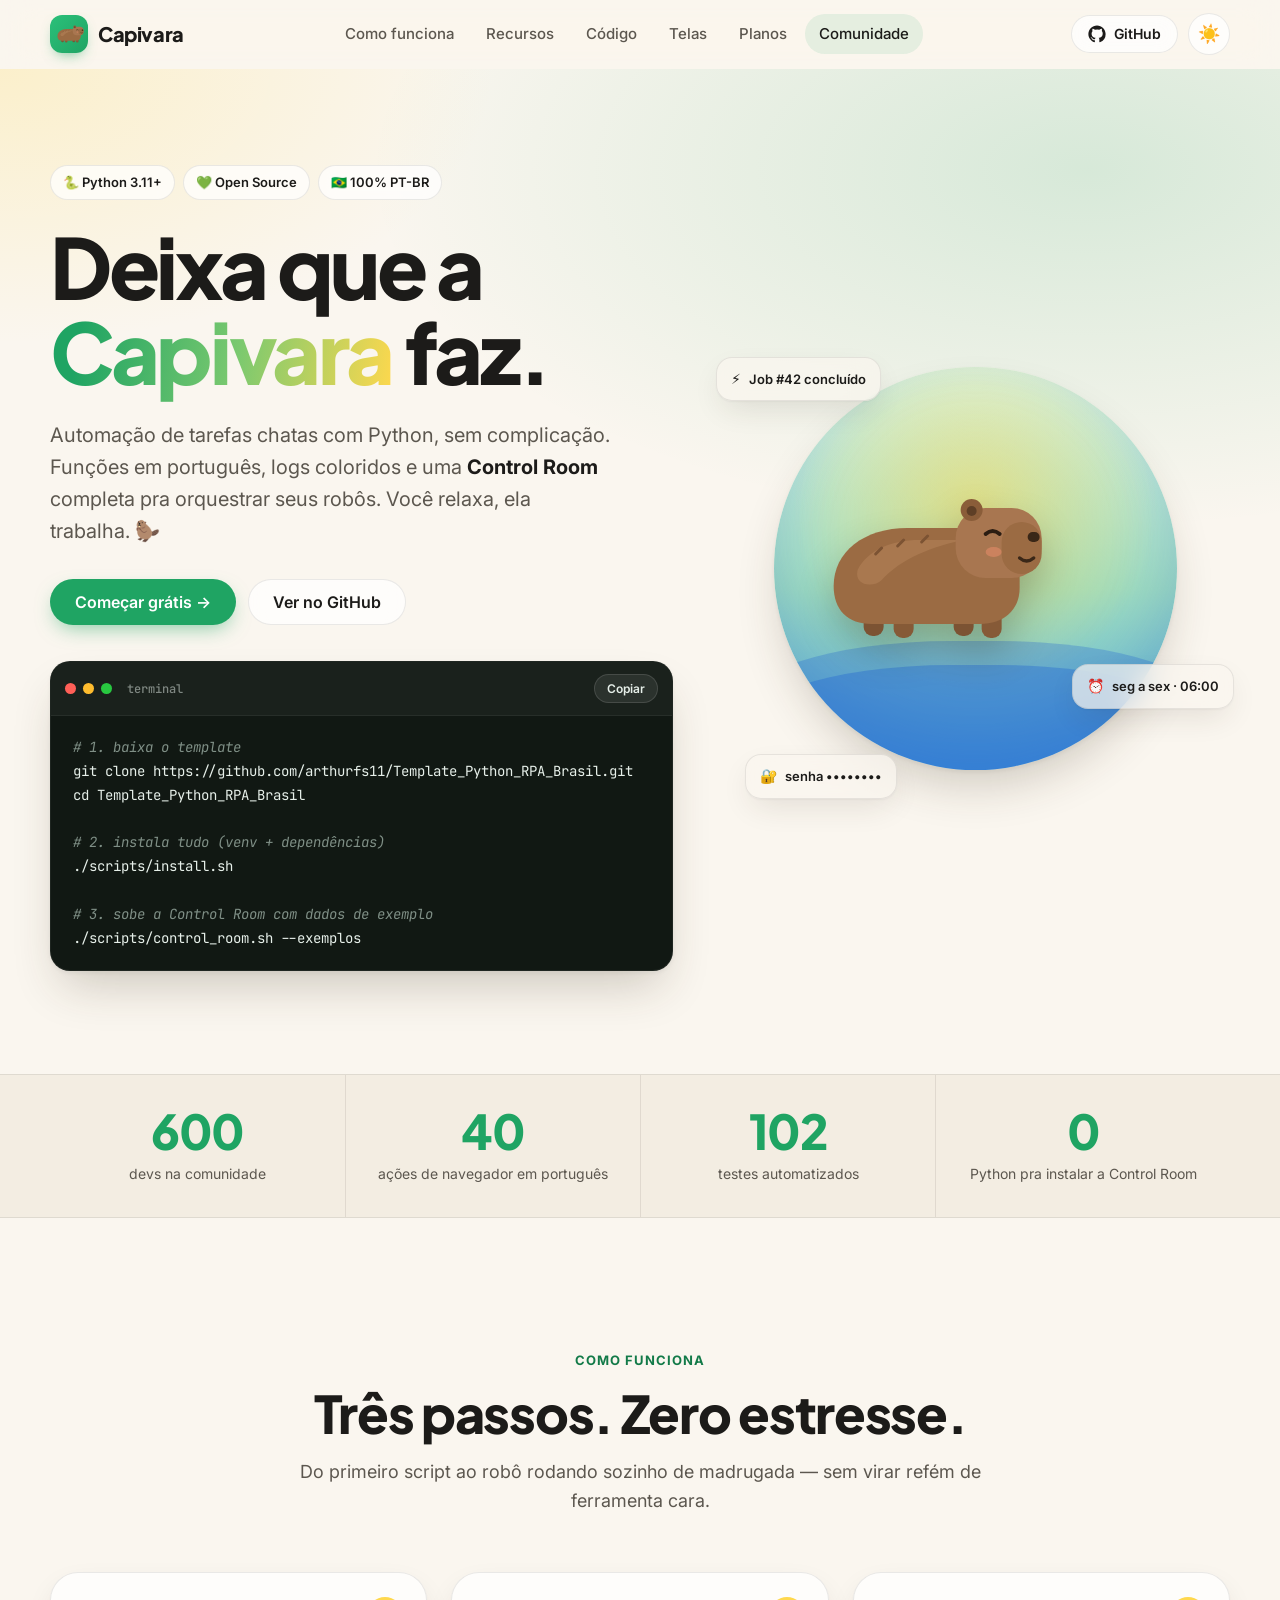
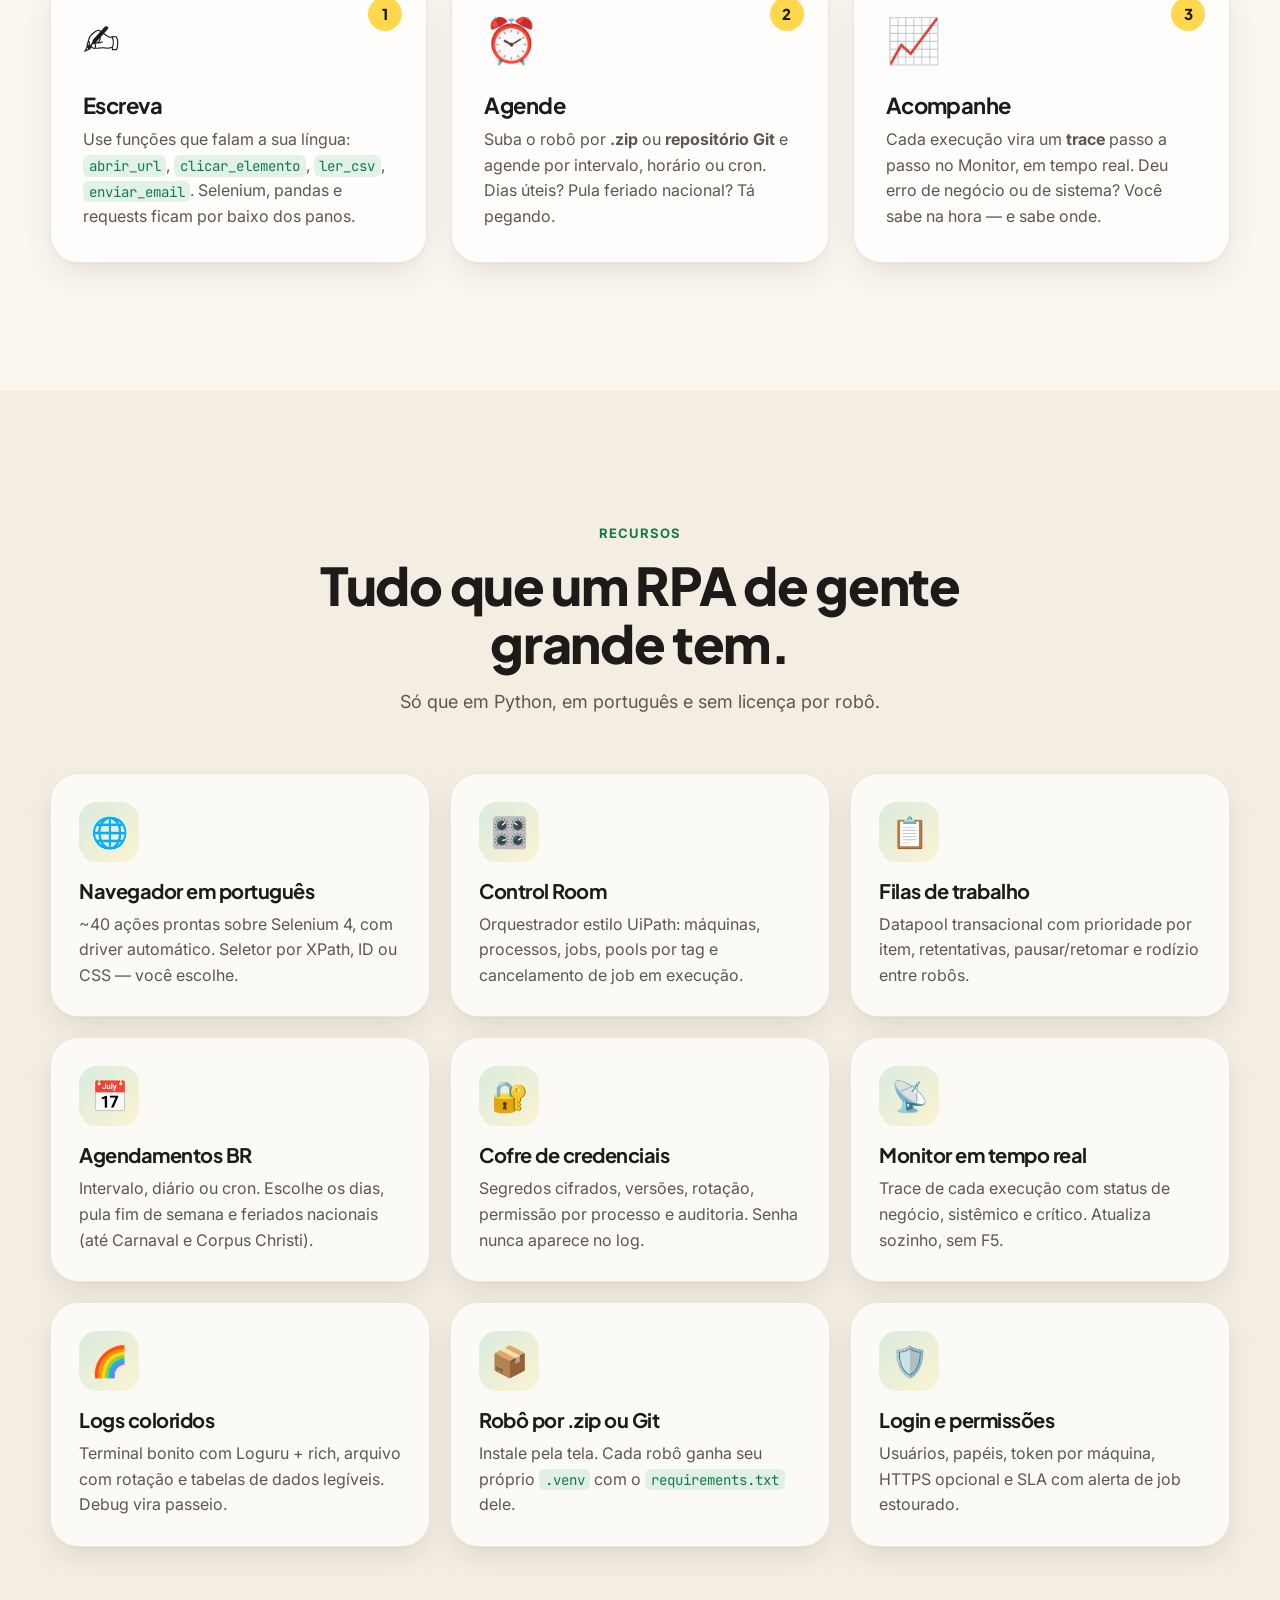
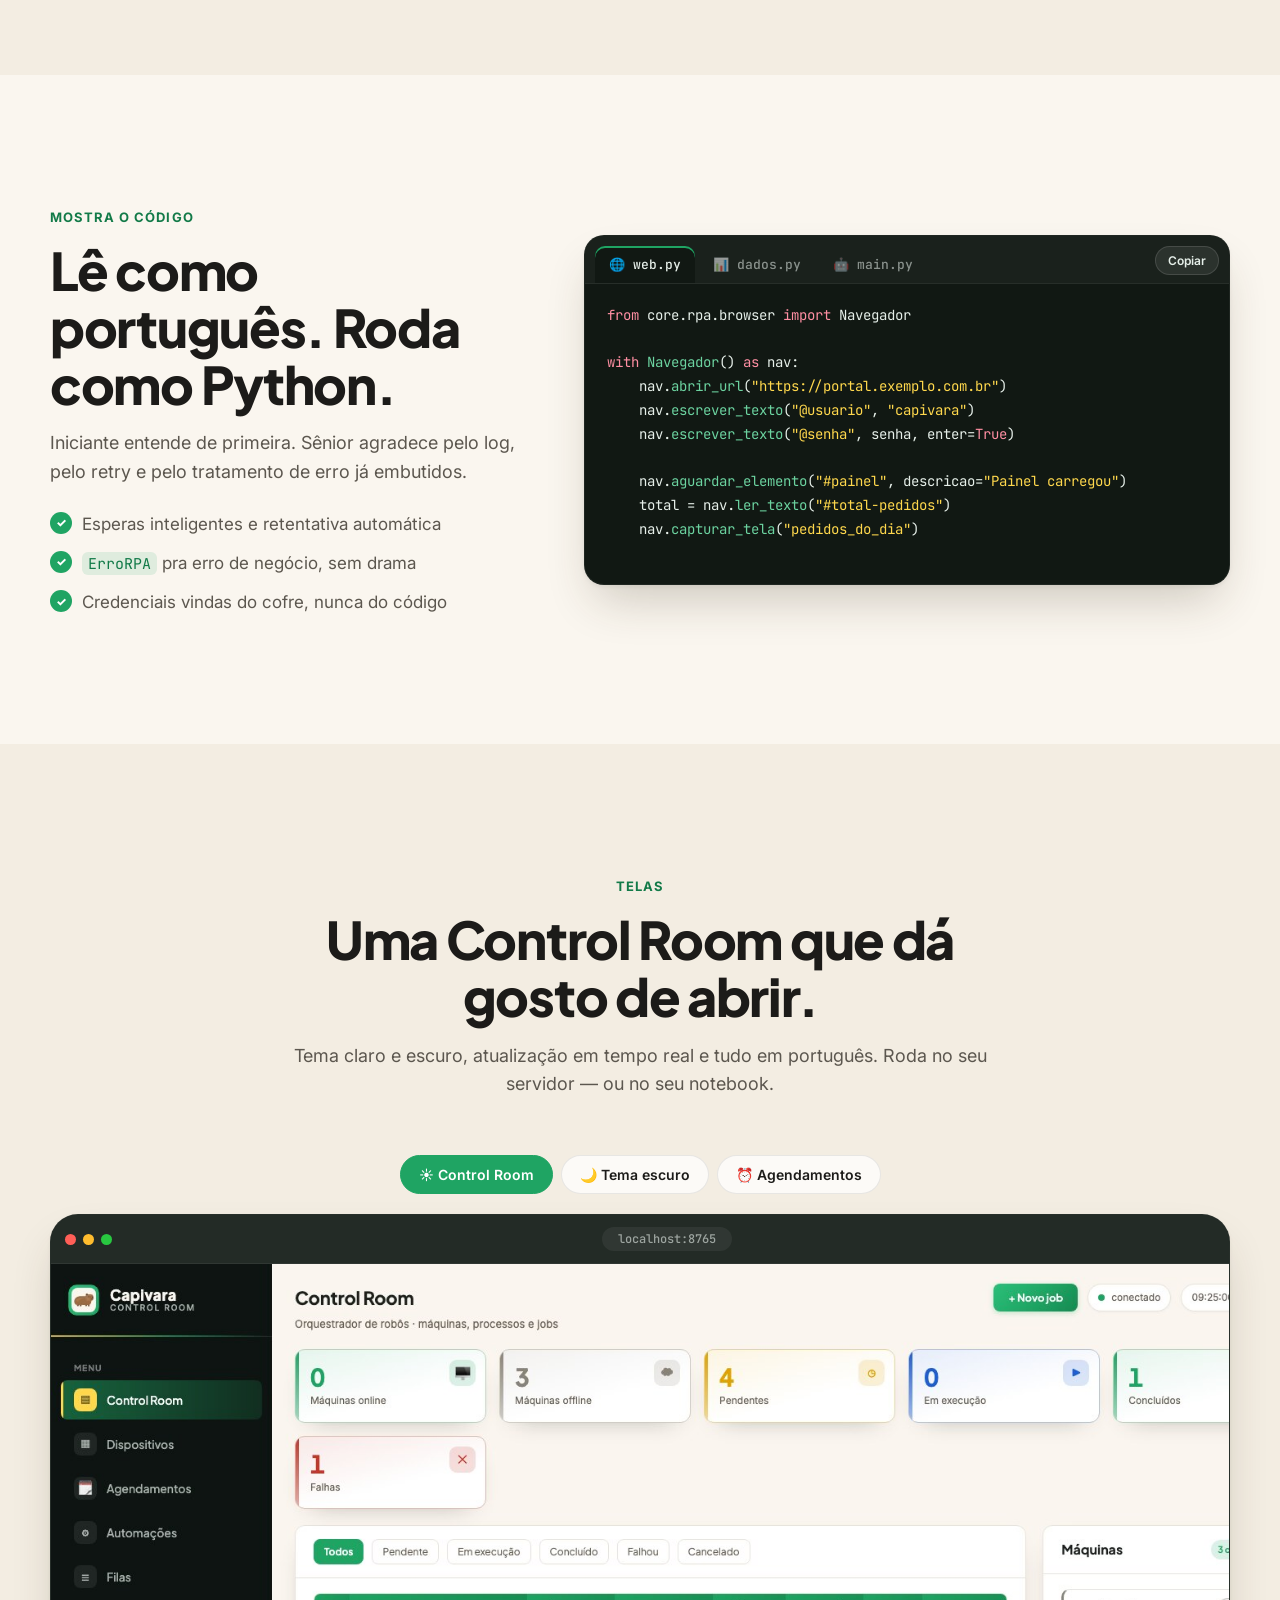
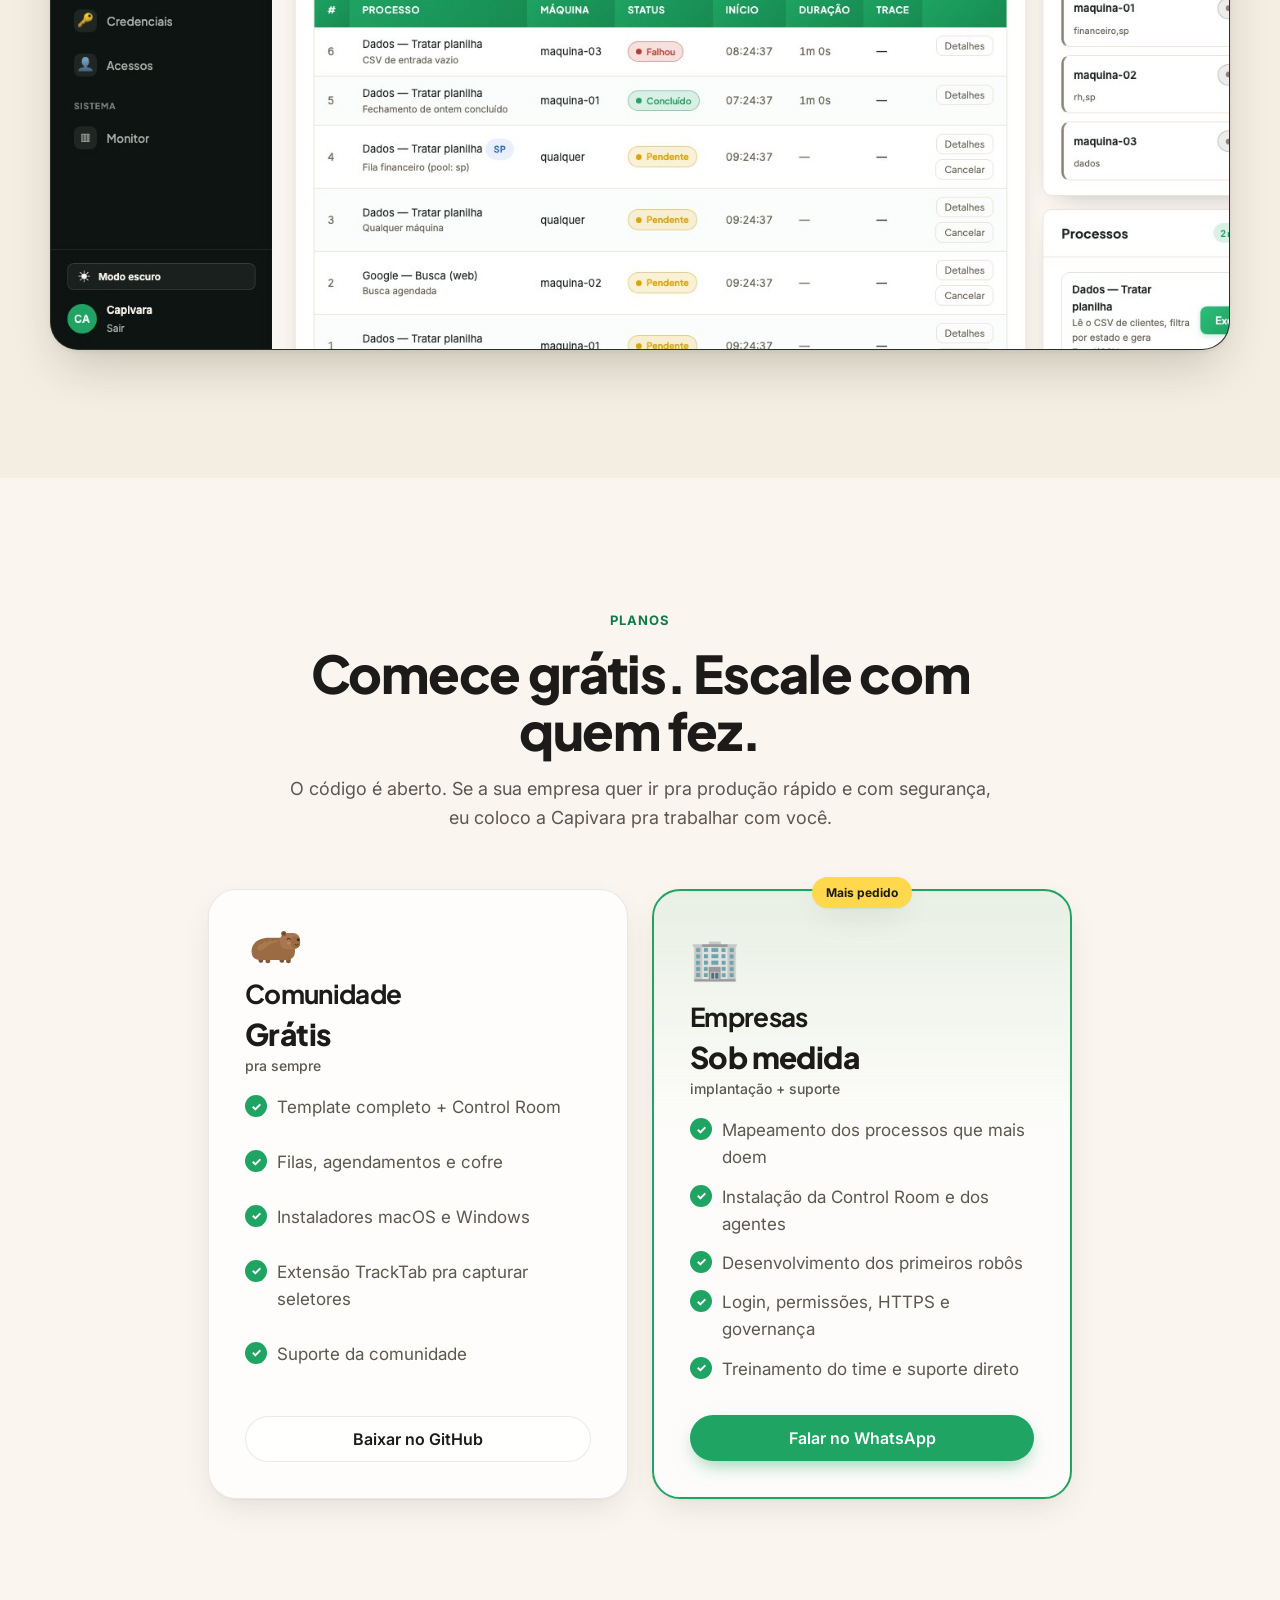
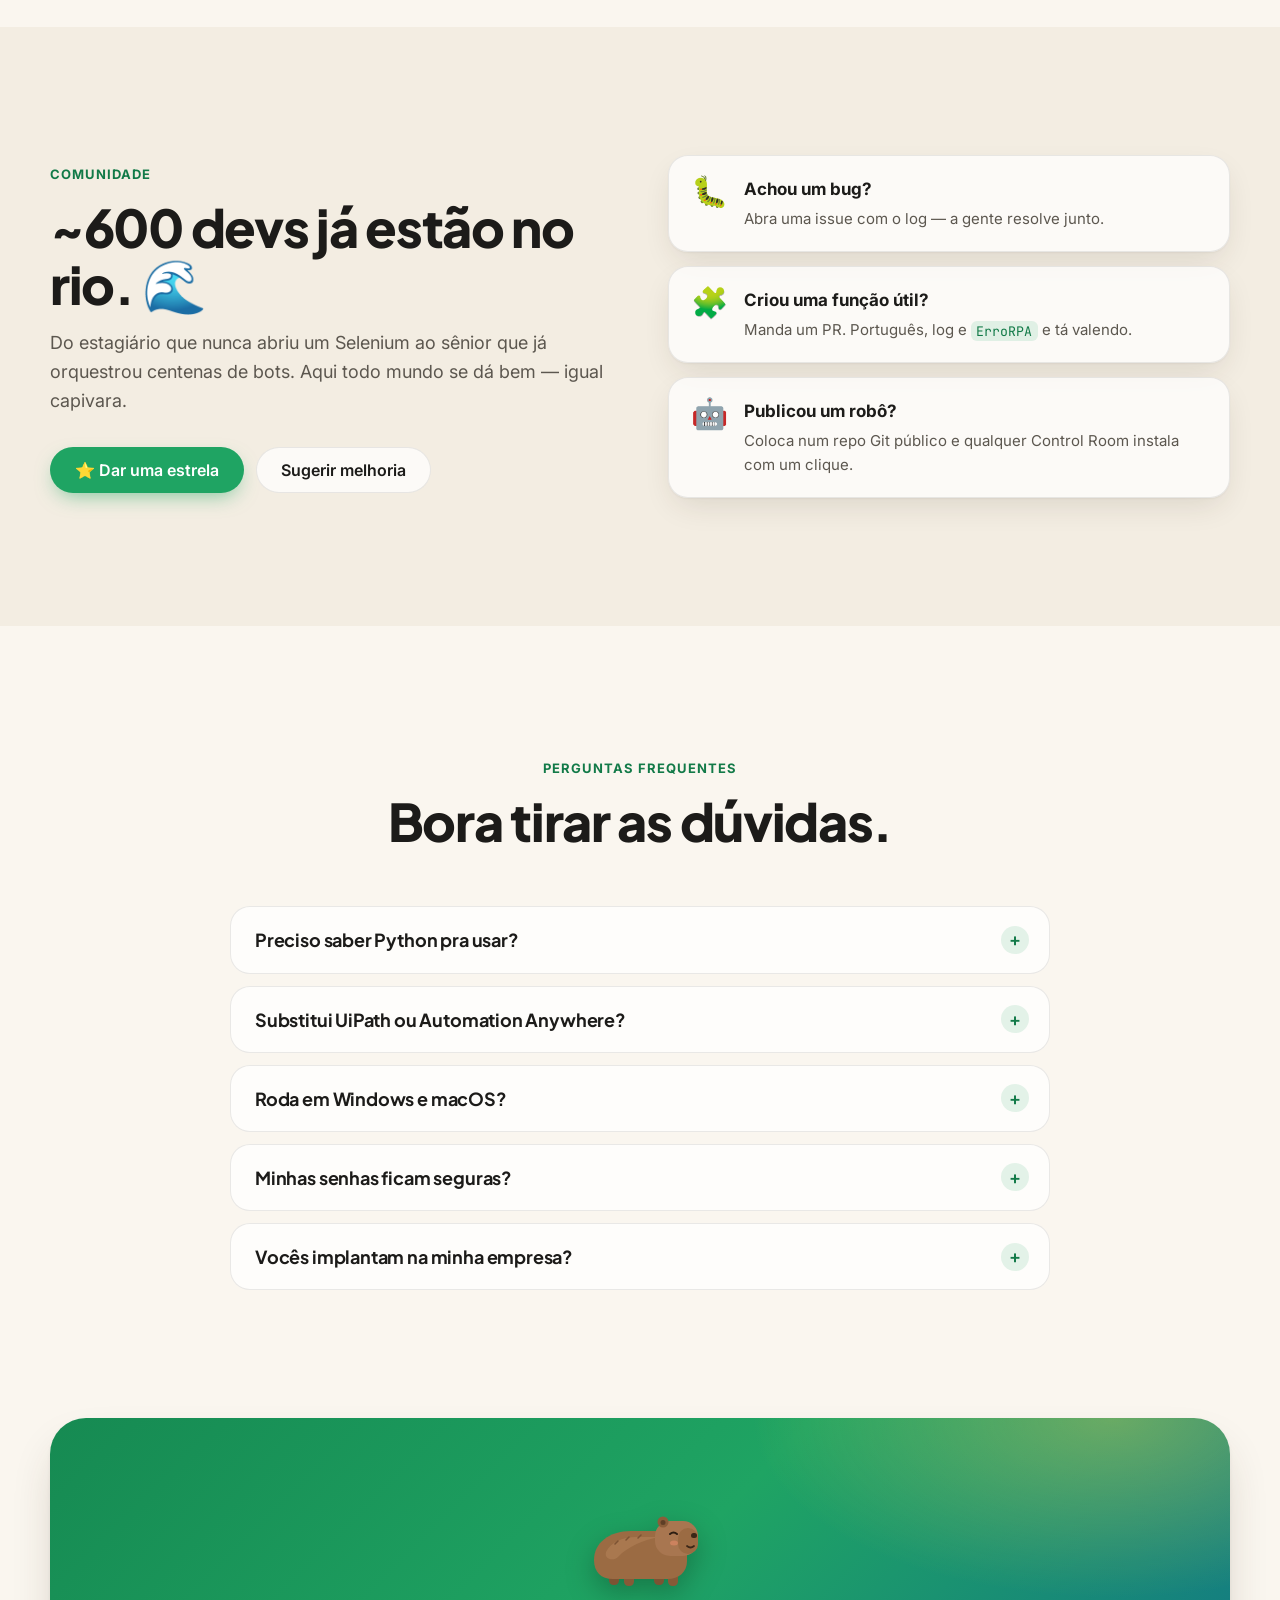
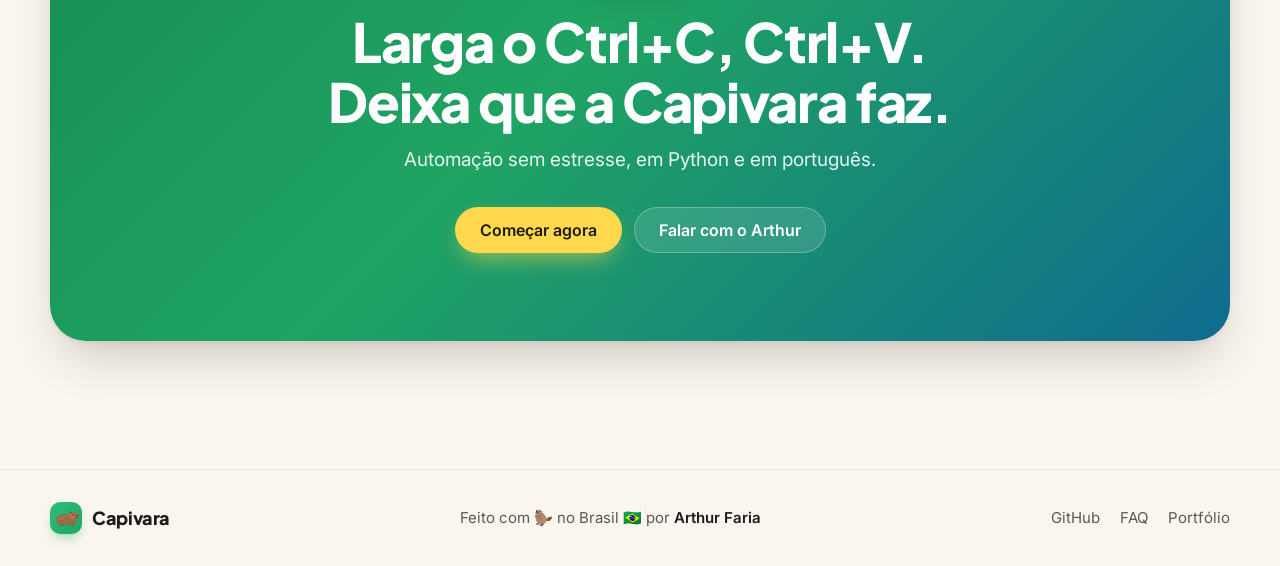
==== landing/capivara/index.html @ 368e9190 "feat: Capivara — RPA em Python 100% em português Template low-code de RPA com Control Room, filas, a" ====
<!doctype html>
<html lang="pt-br">
<head>
<meta charset="utf-8" />
<meta name="viewport" content="width=device-width,initial-scale=1" />
<title>Capivara 🦫 — RPA em Python, 100% em português</title>
<meta name="description" content="Capivara é uma ferramenta low-code de RPA em Python, 100% em português: navegador, planilhas, Control Room, filas, agendamentos com feriados BR e cofre de credenciais. Deixa que a Capivara faz." />
<meta name="theme-color" content="#1FA463" />
<link rel="icon" href="assets/img/favicon.svg" type="image/svg+xml" />

<!-- Open Graph (prévia no WhatsApp/LinkedIn) -->
<meta property="og:type" content="website" />
<meta property="og:title" content="Capivara 🦫 — Deixa que a Capivara faz." />
<meta property="og:description" content="RPA em Python, 100% em português. Robôs, Control Room, filas, agendamentos e cofre de senhas — sem estresse." />
<meta property="og:image" content="assets/img/cr_light.jpg?v=2" />
<link rel="apple-touch-icon" href="assets/img/favicon.svg" />
<meta property="og:locale" content="pt_BR" />

<!-- Tema antes de pintar a tela (evita "piscar" claro → escuro) -->
<script>
  (function () {
    try {
      var salvo = localStorage.getItem("capivara-tema");
      var escuro = salvo ? salvo === "escuro" : window.matchMedia("(prefers-color-scheme: dark)").matches;
      document.documentElement.setAttribute("data-tema", escuro ? "escuro" : "claro");
    } catch (e) {}
  })();
</script>

<link rel="preconnect" href="https://fonts.googleapis.com" />
<link rel="preconnect" href="https://fonts.gstatic.com" crossorigin />
<link rel="stylesheet" href="https://fonts.googleapis.com/css2?family=Inter:wght@400;500;600&family=JetBrains+Mono:wght@400;500&family=Plus+Jakarta+Sans:wght@700;800&display=swap" />
<link rel="stylesheet" href="assets/styles.css" />
<script src="assets/app.js" defer></script>
</head>
<body>
<a class="pular" href="#conteudo">Pular para o conteúdo</a>

<!-- ============================== NAVBAR ============================== -->
<header class="nav" id="topo">
  <div class="nav-dentro container">
    <a class="logo" href="#topo" aria-label="Capivara — início">
      <span class="logo-icone" aria-hidden="true"><img src="assets/img/capivara.svg" alt="" width="30" height="23" /></span>
      <span>Capivara</span>
    </a>

    <nav class="nav-links" id="nav-links" aria-label="Seções">
      <a href="#como-funciona">Como funciona</a>
      <a href="#recursos">Recursos</a>
      <a href="#codigo">Código</a>
      <a href="#telas">Telas</a>
      <a href="#planos">Planos</a>
      <a href="#comunidade">Comunidade</a>
    </nav>

    <div class="nav-acoes">
      <a class="btn btn-sec btn-p esconde-mobile" href="https://github.com/arthurfs11/Template_Python_RPA_Brasil" target="_blank" rel="noopener">
        <svg class="ic" viewBox="0 0 24 24" aria-hidden="true"><path fill="currentColor" d="M12 .5C5.7.5.5 5.7.5 12c0 5.1 3.3 9.4 7.9 10.9.6.1.8-.2.8-.6v-2c-3.2.7-3.9-1.5-3.9-1.5-.5-1.3-1.3-1.7-1.3-1.7-1-.7.1-.7.1-.7 1.2.1 1.8 1.2 1.8 1.2 1 1.8 2.8 1.3 3.5 1 .1-.8.4-1.3.7-1.6-2.6-.3-5.3-1.3-5.3-5.7 0-1.3.5-2.3 1.2-3.1-.1-.3-.5-1.5.1-3.1 0 0 1-.3 3.2 1.2a11 11 0 0 1 5.8 0C17.3 4.7 18.3 5 18.3 5c.6 1.6.2 2.8.1 3.1.8.8 1.2 1.9 1.2 3.1 0 4.4-2.7 5.4-5.3 5.7.4.4.8 1.1.8 2.2v3.2c0 .4.2.7.8.6A11.5 11.5 0 0 0 23.5 12C23.5 5.7 18.3.5 12 .5Z"/></svg>
        GitHub
      </a>
      <button class="btn-tema" id="btn-tema" type="button" aria-label="Alternar tema claro/escuro">
        <span class="tema-sol" aria-hidden="true">☀️</span>
        <span class="tema-lua" aria-hidden="true">🌙</span>
      </button>
      <button class="btn-menu" id="btn-menu" type="button" aria-label="Abrir menu" aria-expanded="false" aria-controls="nav-links">
        <span></span><span></span><span></span>
      </button>
    </div>
  </div>
</header>

<main id="conteudo">

<!-- ============================== HERO ============================== -->
<section class="hero">
  <div class="container hero-grade">
    <div class="hero-texto">
      <div class="badges revelar">
        <span class="badge">🐍 Python 3.11+</span>
        <span class="badge">💚 Open Source</span>
        <span class="badge">🇧🇷 100% PT-BR</span>
      </div>
      <h1 class="revelar">Deixa que a<br /><span class="destaque">Capivara</span> faz.</h1>
      <p class="sub revelar">
        Automação de tarefas chatas com Python, sem complicação. Funções em português,
        logs coloridos e uma <strong>Control Room</strong> completa pra orquestrar seus robôs.
        Você relaxa, ela trabalha. 🦫
      </p>
      <div class="hero-ctas revelar">
        <a class="btn btn-pri" href="#comecar">Começar grátis →</a>
        <a class="btn btn-sec" href="https://github.com/arthurfs11/Template_Python_RPA_Brasil" target="_blank" rel="noopener">Ver no GitHub</a>
      </div>

      <div class="terminal revelar" id="comecar">
        <div class="terminal-topo">
          <span class="bolinha v"></span><span class="bolinha a"></span><span class="bolinha g"></span>
          <span class="terminal-titulo">terminal</span>
          <button class="copiar" type="button" data-copiar="#cmd-instalar">Copiar</button>
        </div>
<pre id="cmd-instalar"><code class="sh"><span class="tk-com"># 1. baixa o template</span>
git clone https://github.com/arthurfs11/Template_Python_RPA_Brasil.git
cd Template_Python_RPA_Brasil

<span class="tk-com"># 2. instala tudo (venv + dependências)</span>
./scripts/install.sh

<span class="tk-com"># 3. sobe a Control Room com dados de exemplo</span>
./scripts/control_room.sh --exemplos</code></pre>
      </div>
    </div>

    <div class="hero-mascote" aria-hidden="true">
      <div class="lago">
        <div class="onda o1"></div>
        <div class="onda o2"></div>
        <button class="capivara" id="capivara" type="button" tabindex="-1" title="psiu… clica aqui"><img src="assets/img/capivara.svg" alt="" width="240" height="180" /><span class="patinho" id="patinho">🦆</span></button>
      </div>
      <div class="flutuante f1">⚡ <span>Job #42 concluído</span></div>
      <div class="flutuante f2">⏰ <span>seg a sex · 06:00</span></div>
      <div class="flutuante f3">🔐 <span>senha ••••••••</span></div>
    </div>
  </div>
</section>

<!-- ============================== NÚMEROS ============================== -->
<section class="numeros" aria-label="Números do projeto">
  <div class="container numeros-grade">
    <div class="numero revelar"><strong data-contar="600">600</strong><span>devs na comunidade</span></div>
    <div class="numero revelar"><strong data-contar="40">40</strong><span>ações de navegador em português</span></div>
    <div class="numero revelar"><strong data-contar="102">102</strong><span>testes automatizados</span></div>
    <div class="numero revelar"><strong>0</strong><span>Python pra instalar a Control Room</span></div>
  </div>
</section>

<!-- ============================== COMO FUNCIONA ============================== -->
<section class="secao" id="como-funciona">
  <div class="container">
    <header class="secao-cab revelar">
      <span class="sobretitulo">Como funciona</span>
      <h2>Três passos. Zero estresse.</h2>
      <p>Do primeiro script ao robô rodando sozinho de madrugada — sem virar refém de ferramenta cara.</p>
    </header>

    <ol class="passos">
      <li class="passo revelar">
        <span class="passo-emoji" aria-hidden="true">✍️</span>
        <span class="passo-num">1</span>
        <h3>Escreva</h3>
        <p>Use funções que falam a sua língua: <code>abrir_url</code>, <code>clicar_elemento</code>, <code>ler_csv</code>, <code>enviar_email</code>. Selenium, pandas e requests ficam por baixo dos panos.</p>
      </li>
      <li class="passo revelar">
        <span class="passo-emoji" aria-hidden="true">⏰</span>
        <span class="passo-num">2</span>
        <h3>Agende</h3>
        <p>Suba o robô por <strong>.zip</strong> ou <strong>repositório Git</strong> e agende por intervalo, horário ou cron. Dias úteis? Pula feriado nacional? Tá pegando.</p>
      </li>
      <li class="passo revelar">
        <span class="passo-emoji" aria-hidden="true">📈</span>
        <span class="passo-num">3</span>
        <h3>Acompanhe</h3>
        <p>Cada execução vira um <strong>trace</strong> passo a passo no Monitor, em tempo real. Deu erro de negócio ou de sistema? Você sabe na hora — e sabe onde.</p>
      </li>
    </ol>
  </div>
</section>

<!-- ============================== RECURSOS ============================== -->
<section class="secao secao-alt" id="recursos">
  <div class="container">
    <header class="secao-cab revelar">
      <span class="sobretitulo">Recursos</span>
      <h2>Tudo que um RPA de gente grande tem.</h2>
      <p>Só que em Python, em português e sem licença por robô.</p>
    </header>

    <div class="cards">
      <article class="card revelar">
        <span class="card-emoji" aria-hidden="true">🌐</span>
        <h3>Navegador em português</h3>
        <p>~40 ações prontas sobre Selenium 4, com driver automático. Seletor por XPath, ID ou CSS — você escolhe.</p>
      </article>
      <article class="card revelar">
        <span class="card-emoji" aria-hidden="true">🎛️</span>
        <h3>Control Room</h3>
        <p>Orquestrador estilo UiPath: máquinas, processos, jobs, pools por tag e cancelamento de job em execução.</p>
      </article>
      <article class="card revelar">
        <span class="card-emoji" aria-hidden="true">📋</span>
        <h3>Filas de trabalho</h3>
        <p>Datapool transacional com prioridade por item, retentativas, pausar/retomar e rodízio entre robôs.</p>
      </article>
      <article class="card revelar">
        <span class="card-emoji" aria-hidden="true">📅</span>
        <h3>Agendamentos BR</h3>
        <p>Intervalo, diário ou cron. Escolhe os dias, pula fim de semana e feriados nacionais (até Carnaval e Corpus Christi).</p>
      </article>
      <article class="card revelar">
        <span class="card-emoji" aria-hidden="true">🔐</span>
        <h3>Cofre de credenciais</h3>
        <p>Segredos cifrados, versões, rotação, permissão por processo e auditoria. Senha nunca aparece no log.</p>
      </article>
      <article class="card revelar">
        <span class="card-emoji" aria-hidden="true">📡</span>
        <h3>Monitor em tempo real</h3>
        <p>Trace de cada execução com status de negócio, sistêmico e crítico. Atualiza sozinho, sem F5.</p>
      </article>
      <article class="card revelar">
        <span class="card-emoji" aria-hidden="true">🌈</span>
        <h3>Logs coloridos</h3>
        <p>Terminal bonito com Loguru + rich, arquivo com rotação e tabelas de dados legíveis. Debug vira passeio.</p>
      </article>
      <article class="card revelar">
        <span class="card-emoji" aria-hidden="true">📦</span>
        <h3>Robô por .zip ou Git</h3>
        <p>Instale pela tela. Cada robô ganha seu próprio <code>.venv</code> com o <code>requirements.txt</code> dele.</p>
      </article>
      <article class="card revelar">
        <span class="card-emoji" aria-hidden="true">🛡️</span>
        <h3>Login e permissões</h3>
        <p>Usuários, papéis, token por máquina, HTTPS opcional e SLA com alerta de job estourado.</p>
      </article>
    </div>
  </div>
</section>

<!-- ============================== CÓDIGO ============================== -->
<section class="secao" id="codigo">
  <div class="container codigo-grade">
    <header class="secao-cab secao-cab-esq revelar">
      <span class="sobretitulo">Mostra o código</span>
      <h2>Lê como português. Roda como Python.</h2>
      <p>Iniciante entende de primeira. Sênior agradece pelo log, pelo retry e pelo tratamento de erro já embutidos.</p>
      <ul class="lista-check">
        <li>Esperas inteligentes e retentativa automática</li>
        <li><code>ErroRPA</code> pra erro de negócio, sem drama</li>
        <li>Credenciais vindas do cofre, nunca do código</li>
      </ul>
    </header>

    <div class="editor revelar">
      <div class="abas" role="tablist" aria-label="Exemplos de código">
        <button role="tab" id="aba-web" aria-selected="true" aria-controls="painel-web" class="aba ativa">🌐 web.py</button>
        <button role="tab" id="aba-dados" aria-selected="false" aria-controls="painel-dados" class="aba" tabindex="-1">📊 dados.py</button>
        <button role="tab" id="aba-robo" aria-selected="false" aria-controls="painel-robo" class="aba" tabindex="-1">🤖 main.py</button>
        <button class="copiar copiar-editor" type="button" data-copiar-ativo>Copiar</button>
      </div>

<pre role="tabpanel" id="painel-web" aria-labelledby="aba-web" class="painel ativo"><code class="py">from core.rpa.browser import Navegador

with Navegador() as nav:
    nav.abrir_url("https://portal.exemplo.com.br")
    nav.escrever_texto("@usuario", "capivara")
    nav.escrever_texto("@senha", senha, enter=True)

    nav.aguardar_elemento("#painel", descricao="Painel carregou")
    total = nav.ler_texto("#total-pedidos")
    nav.capturar_tela("pedidos_do_dia")</code></pre>

<pre role="tabpanel" id="painel-dados" aria-labelledby="aba-dados" class="painel" hidden><code class="py">from core.rpa.dados import ler_csv, filtrar_linhas, escrever_planilha
from core.rpa.email import enviar_email

clientes = ler_csv("data/input/clientes.csv")
sp = filtrar_linhas(clientes, "estado == 'SP'")

relatorio = escrever_planilha(
    {"Todos": clientes, "Somente_SP": sp},
    "data/output/relatorio.xlsx",
)
enviar_email("time@empresa.com.br", "Relatório do dia 🦫", anexos=[relatorio])</code></pre>

<pre role="tabpanel" id="painel-robo" aria-labelledby="aba-robo" class="painel" hidden><code class="py"># Robô publicado na Control Room (.zip ou Git)
from core.tratador import ErroRPA


def rodar(navegador=None, agente=None, item=None):
    cred = agente.credencial("portal")  # {"usuario": ..., "senha": ...}

    if item["dados"]["cpf"] == "":
        raise ErroRPA("Item sem CPF — volta pra fila")

    navegador.abrir_url("https://portal.exemplo.com.br")
    return True</code></pre>
    </div>
  </div>
</section>

<!-- ============================== TELAS ============================== -->
<section class="secao secao-alt" id="telas">
  <div class="container">
    <header class="secao-cab revelar">
      <span class="sobretitulo">Telas</span>
      <h2>Uma Control Room que dá gosto de abrir.</h2>
      <p>Tema claro e escuro, atualização em tempo real e tudo em português. Roda no seu servidor — ou no seu notebook.</p>
    </header>

    <div class="telas revelar">
      <div class="telas-abas" role="tablist" aria-label="Escolha a tela">
        <button role="tab" class="chip ativo" aria-selected="true" data-tela="assets/img/cr_light.jpg?v=2" data-alt="Control Room no tema claro: máquinas online, jobs e processos">☀️ Control Room</button>
        <button role="tab" class="chip" aria-selected="false" data-tela="assets/img/cr_dark.jpg?v=2" data-alt="Control Room no tema escuro">🌙 Tema escuro</button>
        <button role="tab" class="chip" aria-selected="false" data-tela="assets/img/agenda.jpg?v=2" data-alt="Tela de agendamentos com dias da semana e próximos disparos">⏰ Agendamentos</button>
      </div>
      <figure class="janela">
        <div class="janela-topo" aria-hidden="true">
          <span class="bolinha v"></span><span class="bolinha a"></span><span class="bolinha g"></span>
          <span class="janela-url">localhost:8765</span>
        </div>
        <img id="tela-img" src="assets/img/cr_light.jpg?v=2" width="1440" height="837" loading="lazy" alt="Control Room no tema claro: máquinas online, jobs e processos" />
      </figure>
    </div>
  </div>
</section>

<!-- ============================== PLANOS ============================== -->
<section class="secao" id="planos">
  <div class="container">
    <header class="secao-cab revelar">
      <span class="sobretitulo">Planos</span>
      <h2>Comece grátis. Escale com quem fez.</h2>
      <p>O código é aberto. Se a sua empresa quer ir pra produção rápido e com segurança, eu coloco a Capivara pra trabalhar com você.</p>
    </header>

    <div class="planos">
      <article class="plano revelar">
        <img class="plano-emoji plano-img" src="assets/img/capivara.svg" alt="" width="64" height="48" />
        <h3>Comunidade</h3>
        <p class="preco">Grátis <span>pra sempre</span></p>
        <ul class="lista-check">
          <li>Template completo + Control Room</li>
          <li>Filas, agendamentos e cofre</li>
          <li>Instaladores macOS e Windows</li>
          <li>Extensão TrackTab pra capturar seletores</li>
          <li>Suporte da comunidade</li>
        </ul>
        <a class="btn btn-sec btn-cheio" href="https://github.com/arthurfs11/Template_Python_RPA_Brasil" target="_blank" rel="noopener">Baixar no GitHub</a>
      </article>

      <article class="plano plano-destaque revelar">
        <span class="selo">Mais pedido</span>
        <span class="plano-emoji" aria-hidden="true">🏢</span>
        <h3>Empresas</h3>
        <p class="preco">Sob medida <span>implantação + suporte</span></p>
        <ul class="lista-check">
          <li>Mapeamento dos processos que mais doem</li>
          <li>Instalação da Control Room e dos agentes</li>
          <li>Desenvolvimento dos primeiros robôs</li>
          <li>Login, permissões, HTTPS e governança</li>
          <li>Treinamento do time e suporte direto</li>
        </ul>
        <a class="btn btn-pri btn-cheio" href="https://wa.me/5511991073150?text=Oi%20Arthur!%20Quero%20implantar%20a%20Capivara%20(RPA%20em%20Python)%20na%20minha%20empresa%20%F0%9F%A6%AB" target="_blank" rel="noopener">Falar no WhatsApp</a>
      </article>
    </div>
  </div>
</section>

<!-- ============================== COMUNIDADE ============================== -->
<section class="secao secao-alt" id="comunidade">
  <div class="container comunidade">
    <div class="comunidade-texto revelar">
      <span class="sobretitulo">Comunidade</span>
      <h2>~600 devs já estão no rio. 🌊</h2>
      <p>Do estagiário que nunca abriu um Selenium ao sênior que já orquestrou centenas de bots. Aqui todo mundo se dá bem — igual capivara.</p>
      <div class="hero-ctas">
        <a class="btn btn-pri" href="https://github.com/arthurfs11/Template_Python_RPA_Brasil" target="_blank" rel="noopener">⭐ Dar uma estrela</a>
        <a class="btn btn-sec" href="https://github.com/arthurfs11/Template_Python_RPA_Brasil/issues" target="_blank" rel="noopener">Sugerir melhoria</a>
      </div>
    </div>
    <ul class="contribuir revelar">
      <li><span aria-hidden="true">🐛</span><div><strong>Achou um bug?</strong><p>Abra uma issue com o log — a gente resolve junto.</p></div></li>
      <li><span aria-hidden="true">🧩</span><div><strong>Criou uma função útil?</strong><p>Manda um PR. Português, log e <code>ErroRPA</code> e tá valendo.</p></div></li>
      <li><span aria-hidden="true">🤖</span><div><strong>Publicou um robô?</strong><p>Coloca num repo Git público e qualquer Control Room instala com um clique.</p></div></li>
    </ul>
  </div>
</section>

<!-- ============================== FAQ ============================== -->
<section class="secao" id="faq">
  <div class="container estreito">
    <header class="secao-cab revelar">
      <span class="sobretitulo">Perguntas frequentes</span>
      <h2>Bora tirar as dúvidas.</h2>
    </header>

    <div class="faq">
      <details class="revelar">
        <summary>Preciso saber Python pra usar?</summary>
        <p>O básico ajuda, mas as funções foram feitas pra ler como português. Se você entende <code>nav.clicar_elemento("#entrar")</code>, já dá pra começar. O template vem com exemplos e um guia passo a passo.</p>
      </details>
      <details class="revelar">
        <summary>Substitui UiPath ou Automation Anywhere?</summary>
        <p>Pra boa parte dos processos, sim: tem Control Room, agentes, filas, agendamentos e cofre de credenciais. A diferença é que é código aberto, em Python, sem licença por robô — e você tem controle total.</p>
      </details>
      <details class="revelar">
        <summary>Roda em Windows e macOS?</summary>
        <p>Sim. Os robôs rodam onde tiver Python 3.11+ e Chrome. A Control Room e o agente também têm instaladores prontos (sem exigir Python) para Windows e macOS, e há Dockerfile pra servidor.</p>
      </details>
      <details class="revelar">
        <summary>Minhas senhas ficam seguras?</summary>
        <p>Ficam cifradas no cofre (Fernet), com versões, rotação, permissão por processo e trilha de auditoria. Os logs mascaram senhas e tokens automaticamente.</p>
      </details>
      <details class="revelar">
        <summary>Vocês implantam na minha empresa?</summary>
        <p>Sim! Faço o mapeamento, a instalação, os primeiros robôs e o treinamento do time. É só chamar no WhatsApp pelo botão do plano Empresas.</p>
      </details>
    </div>
  </div>
</section>

<!-- ============================== CTA FINAL ============================== -->
<section class="cta-final">
  <div class="container cta-caixa revelar">
    <img class="cta-emoji" src="assets/img/capivara.svg" alt="" width="120" height="90" />
    <h2>Larga o Ctrl+C, Ctrl+V.<br />Deixa que a Capivara faz.</h2>
    <p>Automação sem estresse, em Python e em português.</p>
    <div class="hero-ctas centro">
      <a class="btn btn-amarelo" href="#comecar">Começar agora</a>
      <a class="btn btn-vidro" href="https://wa.me/5511991073150?text=Oi%20Arthur!%20Quero%20saber%20mais%20sobre%20a%20Capivara%20%F0%9F%A6%AB" target="_blank" rel="noopener">Falar com o Arthur</a>
    </div>
  </div>
</section>

</main>

<!-- ============================== FOOTER ============================== -->
<footer class="rodape">
  <div class="container rodape-dentro">
    <a class="logo" href="#topo"><span class="logo-icone" aria-hidden="true"><img src="assets/img/capivara.svg" alt="" width="30" height="23" /></span><span>Capivara</span></a>
    <p>Feito com 🦫 no Brasil 🇧🇷 por <a href="https://arthurfaria.tech" target="_blank" rel="noopener">Arthur Faria</a></p>
    <nav aria-label="Links do rodapé">
      <a href="https://github.com/arthurfs11/Template_Python_RPA_Brasil" target="_blank" rel="noopener">GitHub</a>
      <a href="#faq">FAQ</a>
      <a href="https://arthurfaria.tech" target="_blank" rel="noopener">Portfólio</a>
    </nav>
  </div>
</footer>
</body>
</html>
---- landing/capivara/assets/styles.css ----
/* =====================================================================
   Capivara 🦫 — landing page
   Tokens de design em variáveis CSS. Tema claro/escuro via [data-tema].
   ===================================================================== */

:root {
  /* paleta da marca */
  --marrom: #9b6b43;
  --verde: #1fa463;
  --verde-forte: #168a52;
  --amarelo: #ffd84d;
  --azul: #1f5fd1;
  --vermelho: #e5484d;

  /* tema claro (padrão) */
  --fundo: #faf6ef;
  --fundo-alt: #f3ede2;
  --superficie: rgba(255, 255, 255, 0.72);
  --superficie-solida: #ffffff;
  --texto: #1c1b19;
  --texto-suave: #5c574f;
  --borda: rgba(28, 27, 25, 0.09);
  --vidro: rgba(250, 246, 239, 0.72);
  --sombra: 0 1px 2px rgba(28, 27, 25, 0.04), 0 12px 32px -8px rgba(60, 45, 25, 0.14);
  --sombra-alta: 0 2px 4px rgba(28, 27, 25, 0.05), 0 24px 48px -12px rgba(60, 45, 25, 0.24);
  --gradiente-hero: radial-gradient(1200px 600px at 85% 10%, rgba(31, 164, 99, 0.16), transparent 60%),
    radial-gradient(900px 500px at 0% 0%, rgba(255, 216, 77, 0.22), transparent 55%);
  --codigo-fundo: #111813;
  --codigo-texto: #e6efe9;
  --destaque-texto: #127a48;

  /* escala */
  --raio-s: 12px;
  --raio: 20px;
  --raio-l: 28px;
  --raio-pill: 999px;
  --esp: clamp(72px, 10vw, 128px);
  --largura: 1180px;

  --fonte-titulo: "Plus Jakarta Sans", "Inter", system-ui, sans-serif;
  --fonte: "Inter", system-ui, -apple-system, "Segoe UI", sans-serif;
  --fonte-mono: "JetBrains Mono", ui-monospace, "SFMono-Regular", Menlo, monospace;

  color-scheme: light;
}

[data-tema="escuro"] {
  --fundo: #0e1411;
  --fundo-alt: #121a16;
  --superficie: rgba(255, 255, 255, 0.04);
  --superficie-solida: #151e19;
  --texto: #f2eee7;
  --texto-suave: #a8b0a9;
  --borda: rgba(242, 238, 231, 0.09);
  --vidro: rgba(14, 20, 17, 0.7);
  --sombra: 0 1px 2px rgba(0, 0, 0, 0.3), 0 12px 32px -8px rgba(0, 0, 0, 0.5);
  --sombra-alta: 0 2px 4px rgba(0, 0, 0, 0.3), 0 24px 48px -12px rgba(0, 0, 0, 0.6);
  --gradiente-hero: radial-gradient(1200px 600px at 85% 10%, rgba(31, 164, 99, 0.22), transparent 60%),
    radial-gradient(900px 500px at 0% 0%, rgba(155, 107, 67, 0.18), transparent 55%);
  --codigo-fundo: #0a0f0c;
  --destaque-texto: #3fd08a;
  color-scheme: dark;
}

/* ---------------------------------------------------------------- base */
*,
*::before,
*::after { box-sizing: border-box; }

html { overflow-x: clip; scroll-behavior: smooth; scroll-padding-top: 84px; -webkit-text-size-adjust: 100%; }

body {
  margin: 0;
  font-family: var(--fonte);
  font-size: 17px;
  line-height: 1.6;
  color: var(--texto);
  background: var(--fundo);
  -webkit-font-smoothing: antialiased;
  transition: background-color 0.3s ease, color 0.3s ease;
}

img { max-width: 100%; height: auto; display: block; }
a { color: inherit; }
h1, h2, h3 { font-family: var(--fonte-titulo); line-height: 1.1; letter-spacing: -0.025em; margin: 0; }
p { margin: 0; }
code { font-family: var(--fonte-mono); font-size: 0.88em; }
:not(pre) > code {
  background: rgba(31, 164, 99, 0.12);
  color: var(--destaque-texto);
  padding: 0.12em 0.4em;
  border-radius: 6px;
}

:focus-visible { outline: 3px solid var(--azul); outline-offset: 3px; border-radius: 8px; }

.container { width: min(100% - 40px, var(--largura)); margin-inline: auto; }
.estreito { max-width: 820px; }

.pular {
  position: absolute; left: 16px; top: -60px; z-index: 100;
  background: var(--verde); color: #fff; padding: 10px 16px; border-radius: var(--raio-s);
  text-decoration: none; font-weight: 600;
}
.pular:focus { top: 16px; }

/* ---------------------------------------------------------------- botões */
.btn {
  display: inline-flex; align-items: center; justify-content: center; gap: 8px;
  padding: 14px 24px; border-radius: var(--raio-pill);
  font: 600 16px/1 var(--fonte); text-decoration: none; cursor: pointer;
  border: 1px solid transparent;
  transition: transform 0.2s ease, box-shadow 0.2s ease, background-color 0.2s ease, border-color 0.2s;
}
.btn:hover { transform: translateY(-2px); }
.btn:active { transform: translateY(0); }
.btn-p { padding: 9px 16px; font-size: 14px; }
.btn-cheio { width: 100%; }

.btn-pri { background: var(--verde); color: #fff; box-shadow: 0 8px 20px -6px rgba(31, 164, 99, 0.55); }
.btn-pri:hover { background: var(--verde-forte); box-shadow: 0 14px 28px -8px rgba(31, 164, 99, 0.6); }

.btn-sec { background: var(--superficie); color: var(--texto); border-color: var(--borda); backdrop-filter: blur(10px); }
.btn-sec:hover { border-color: var(--verde); box-shadow: var(--sombra); }

.btn-amarelo { background: var(--amarelo); color: #1c1b19; box-shadow: 0 10px 24px -8px rgba(255, 216, 77, 0.7); }
.btn-amarelo:hover { background: #ffe06e; }

.btn-vidro { background: rgba(255, 255, 255, 0.12); color: #fff; border-color: rgba(255, 255, 255, 0.28); backdrop-filter: blur(10px); }
.btn-vidro:hover { background: rgba(255, 255, 255, 0.2); }

.ic { width: 18px; height: 18px; }

/* ---------------------------------------------------------------- navbar */
.nav {
  position: sticky; top: 0; z-index: 50;
  background: var(--vidro);
  backdrop-filter: saturate(180%) blur(18px);
  -webkit-backdrop-filter: saturate(180%) blur(18px);
  border-bottom: 1px solid transparent;
  transition: border-color 0.3s, box-shadow 0.3s;
}
.nav.rolou { border-bottom-color: var(--borda); box-shadow: 0 6px 24px -16px rgba(0, 0, 0, 0.3); }
.nav-dentro { display: flex; align-items: center; justify-content: space-between; gap: 24px; height: 68px; }

.logo { display: inline-flex; align-items: center; gap: 10px; font: 800 20px/1 var(--fonte-titulo); letter-spacing: -0.02em; text-decoration: none; }
.logo-icone {
  display: grid; place-items: center; width: 38px; height: 38px; border-radius: 12px; font-size: 22px;
  background: linear-gradient(135deg, #2bc07a, var(--verde));
  box-shadow: 0 6px 14px -6px rgba(31, 164, 99, 0.7);
}
.logo-icone img { width: 80%; height: auto; }

.nav-links { display: flex; gap: 4px; }
.nav-links a {
  padding: 8px 14px; border-radius: var(--raio-pill); text-decoration: none;
  font-size: 15px; font-weight: 500; color: var(--texto-suave); transition: color 0.2s, background 0.2s;
}
.nav-links a:hover, .nav-links a.ativo { color: var(--texto); background: rgba(31, 164, 99, 0.1); }

.nav-acoes { display: flex; align-items: center; gap: 10px; }

.btn-tema {
  width: 42px; height: 42px; border-radius: 50%; cursor: pointer;
  border: 1px solid var(--borda); background: var(--superficie); font-size: 18px;
  display: grid; place-items: center; transition: transform 0.3s ease;
}
.btn-tema:hover { transform: rotate(20deg); }
.tema-lua { display: none; }
[data-tema="escuro"] .tema-sol { display: none; }
[data-tema="escuro"] .tema-lua { display: inline; }

.btn-menu { display: none; width: 42px; height: 42px; border: 1px solid var(--borda); border-radius: 50%; background: var(--superficie); cursor: pointer; padding: 0; flex-direction: column; align-items: center; justify-content: center; gap: 4px; }
.btn-menu span { display: block; width: 18px; height: 2px; border-radius: 2px; background: var(--texto); transition: transform 0.25s, opacity 0.25s; }
.btn-menu[aria-expanded="true"] span:nth-child(1) { transform: translateY(6px) rotate(45deg); }
.btn-menu[aria-expanded="true"] span:nth-child(2) { opacity: 0; }
.btn-menu[aria-expanded="true"] span:nth-child(3) { transform: translateY(-6px) rotate(-45deg); }

/* ---------------------------------------------------------------- hero */
.hero { position: relative; padding: clamp(48px, 8vw, 96px) 0 clamp(56px, 8vw, 104px); background: var(--gradiente-hero); overflow: hidden; }
.hero-grade { display: grid; grid-template-columns: 1.1fr 0.9fr; gap: 48px; align-items: center; }
/* itens de grid não podem crescer por causa de <pre> com linha longa */
.hero-grade > *, .codigo-grade > *, .comunidade > * { min-width: 0; }

.badges { display: flex; flex-wrap: wrap; gap: 8px; margin-bottom: 24px; }
.badge {
  font-size: 13px; font-weight: 600; padding: 6px 12px; border-radius: var(--raio-pill);
  background: var(--superficie); border: 1px solid var(--borda); backdrop-filter: blur(8px);
}

.hero h1 { font-size: clamp(44px, 7.2vw, 84px); font-weight: 800; letter-spacing: -0.04em; line-height: 1.02; }
.destaque {
  background: linear-gradient(100deg, var(--verde) 10%, #7bc96f 55%, var(--amarelo) 100%);
  -webkit-background-clip: text; background-clip: text; color: transparent;
}
.sub { margin-top: 24px; font-size: clamp(17px, 1.6vw, 20px); color: var(--texto-suave); max-width: 560px; }
.sub strong { color: var(--texto); }

.hero-ctas { display: flex; flex-wrap: wrap; gap: 12px; margin-top: 32px; }
.hero-ctas.centro { justify-content: center; }

/* terminal */
.terminal, .editor, .janela {
  background: var(--codigo-fundo); color: var(--codigo-texto);
  border-radius: var(--raio); box-shadow: var(--sombra-alta);
  border: 1px solid rgba(255, 255, 255, 0.06); overflow: hidden;
}
.terminal { margin-top: 36px; max-width: 660px; }
.terminal-topo, .janela-topo { display: flex; align-items: center; gap: 7px; padding: 12px 14px; background: rgba(255, 255, 255, 0.04); border-bottom: 1px solid rgba(255, 255, 255, 0.06); }
.bolinha { width: 11px; height: 11px; border-radius: 50%; }
.bolinha.v { background: #ff5f57; } .bolinha.a { background: #febc2e; } .bolinha.g { background: #28c840; }
.terminal-titulo { margin-left: 8px; font: 500 12px var(--fonte-mono); color: rgba(230, 239, 233, 0.5); }

pre { margin: 0; padding: 20px 22px; overflow-x: auto; font: 400 14px/1.7 var(--fonte-mono); tab-size: 4; }
pre code { font-size: inherit; }

.copiar {
  margin-left: auto; cursor: pointer; font: 600 12px var(--fonte);
  color: var(--codigo-texto); background: rgba(255, 255, 255, 0.08);
  border: 1px solid rgba(255, 255, 255, 0.12); border-radius: var(--raio-pill); padding: 6px 12px;
  transition: background 0.2s;
}
.copiar:hover { background: rgba(255, 255, 255, 0.16); }
.copiar.ok { background: var(--verde); border-color: var(--verde); color: #fff; }

/* sintaxe */
.tk-com { color: #7f8f86; font-style: italic; }
.tk-str { color: #ffd84d; }
.tk-kw { color: #ff8fa3; }
.tk-fn { color: #6cd3a0; }
.tk-num { color: #ffb86b; }
.tk-bi { color: #8ab4ff; }

/* mascote */
.hero-mascote { position: relative; aspect-ratio: 1; max-width: 480px; justify-self: center; width: 100%; }
.lago {
  position: absolute; inset: 8%; border-radius: 50%;
  background: radial-gradient(circle at 50% 35%, rgba(255, 216, 77, 0.55), transparent 55%),
    linear-gradient(180deg, #d9f3e4 0%, #9fdcc0 55%, #5fb6d9 100%);
  box-shadow: inset 0 -30px 60px rgba(31, 95, 209, 0.25), var(--sombra-alta);
  overflow: hidden;
}
[data-tema="escuro"] .lago {
  background: radial-gradient(circle at 50% 30%, rgba(255, 216, 77, 0.25), transparent 50%),
    linear-gradient(180deg, #17352a 0%, #0f3b33 55%, #0d2c4f 100%);
}
.onda { position: absolute; left: -10%; right: -10%; height: 40%; bottom: -8%; border-radius: 45%; background: rgba(31, 95, 209, 0.28); animation: onda 7s ease-in-out infinite; }
.onda.o2 { bottom: -14%; background: rgba(31, 95, 209, 0.35); animation-delay: -3s; animation-duration: 9s; }

.capivara {
  position: absolute; left: 50%; top: 50%; transform: translate(-50%, -50%);
  width: 84%; line-height: 1; background: none; border: 0; padding: 0; cursor: pointer;
  filter: drop-shadow(0 18px 18px rgba(0, 0, 0, 0.22));
  animation: flutuar 5s ease-in-out infinite;
}
.patinho {
  position: absolute; left: 74%; top: -14%; font-size: clamp(36px, 5vw, 56px); transform: translateX(-30%) scale(0);
  transition: transform 0.45s cubic-bezier(0.34, 1.56, 0.64, 1);
}
.capivara.com-pato .patinho { transform: translateX(-30%) scale(1); }

.flutuante {
  position: absolute; display: flex; align-items: center; gap: 8px; padding: 10px 14px;
  font-size: 14px; font-weight: 600; border-radius: 16px; white-space: nowrap;
  background: var(--vidro); border: 1px solid var(--borda); box-shadow: var(--sombra);
  backdrop-filter: blur(14px); -webkit-backdrop-filter: blur(14px);
  animation: flutuar-leve 6s ease-in-out infinite;
}
.flutuante span { font-size: 13px; }
.f1 { top: 6%; left: -4%; }
.f2 { top: 70%; right: -4%; animation-delay: -2s; }
.f3 { bottom: 2%; left: 2%; animation-delay: -4s; }

@keyframes flutuar { 0%, 100% { transform: translate(-50%, -38%) rotate(-1.5deg); } 50% { transform: translate(-50%, -44%) rotate(1.5deg); } }
@keyframes flutuar-leve { 0%, 100% { transform: translateY(0); } 50% { transform: translateY(-8px); } }
@keyframes onda { 0%, 100% { transform: translateX(0) rotate(0); } 50% { transform: translateX(4%) rotate(3deg); } }

/* ---------------------------------------------------------------- números */
.numeros { border-block: 1px solid var(--borda); background: var(--fundo-alt); }
.numeros-grade { display: grid; grid-template-columns: repeat(4, 1fr); }
.numero { padding: 32px 16px; text-align: center; }
.numero + .numero { border-left: 1px solid var(--borda); }
.numero strong { display: block; font: 800 clamp(34px, 4vw, 48px)/1 var(--fonte-titulo); letter-spacing: -0.03em; color: var(--verde); }
.numero span { display: block; margin-top: 8px; font-size: 14px; color: var(--texto-suave); }

/* ---------------------------------------------------------------- seções */
.secao { padding: var(--esp) 0; }
.secao-alt { background: var(--fundo-alt); }
.secao-cab { text-align: center; max-width: 720px; margin: 0 auto 56px; }
.secao-cab-esq { text-align: left; margin: 0; }
.sobretitulo {
  display: inline-block; margin-bottom: 14px; font-size: 13px; font-weight: 700; letter-spacing: 0.08em; text-transform: uppercase;
  color: var(--destaque-texto);
}
.secao-cab h2, .comunidade h2 { font-size: clamp(32px, 4.6vw, 52px); font-weight: 800; }
.secao-cab p, .comunidade-texto > p { margin-top: 16px; font-size: 18px; color: var(--texto-suave); }

/* passos */
.passos { list-style: none; padding: 0; margin: 0; display: grid; grid-template-columns: repeat(3, 1fr); gap: 24px; counter-reset: passo; }
.passo, .card, .plano {
  position: relative; padding: 32px; border-radius: var(--raio-l);
  background: var(--superficie); border: 1px solid var(--borda); box-shadow: var(--sombra);
  transition: transform 0.3s ease, box-shadow 0.3s ease, border-color 0.3s;
}
.passo:hover, .card:hover, .plano:hover { transform: translateY(-6px); box-shadow: var(--sombra-alta); border-color: rgba(31, 164, 99, 0.35); }
.passo-emoji { font-size: 44px; display: block; margin-bottom: 18px; }
.passo-num {
  position: absolute; top: 24px; right: 24px; width: 34px; height: 34px; border-radius: 50%;
  display: grid; place-items: center; font: 800 15px var(--fonte-titulo);
  background: var(--amarelo); color: #1c1b19;
}
.passo h3, .card h3 { font-size: 22px; margin-bottom: 10px; }
.passo p, .card p { color: var(--texto-suave); font-size: 16px; }

/* cards de recurso */
.cards { display: grid; grid-template-columns: repeat(3, 1fr); gap: 20px; }
.card { padding: 28px; }
.card-emoji {
  display: grid; place-items: center; width: 60px; height: 60px; margin-bottom: 18px; font-size: 30px;
  border-radius: 18px; background: linear-gradient(135deg, rgba(31, 164, 99, 0.16), rgba(255, 216, 77, 0.22));
}
.card h3 { font-size: 20px; }

/* código */
.codigo-grade { display: grid; grid-template-columns: 0.85fr 1.15fr; gap: 56px; align-items: center; }
.lista-check { list-style: none; padding: 0; margin: 24px 0 0; display: grid; gap: 12px; }
.lista-check li { position: relative; padding-left: 32px; color: var(--texto-suave); }
.lista-check li::before {
  content: "✓"; position: absolute; left: 0; top: 1px; width: 22px; height: 22px; border-radius: 50%;
  display: grid; place-items: center; font-size: 12px; font-weight: 800; background: var(--verde); color: #fff;
}
.abas { display: flex; align-items: center; gap: 4px; padding: 10px 10px 0; background: rgba(255, 255, 255, 0.04); border-bottom: 1px solid rgba(255, 255, 255, 0.06); overflow-x: auto; }
.aba {
  padding: 10px 14px; border: 0; cursor: pointer; white-space: nowrap;
  font: 500 13px var(--fonte-mono); color: rgba(230, 239, 233, 0.55); background: transparent;
  border-radius: 10px 10px 0 0; transition: color 0.2s, background 0.2s;
}
.aba:hover { color: var(--codigo-texto); }
.aba.ativa { color: var(--codigo-texto); background: var(--codigo-fundo); box-shadow: inset 0 2px 0 var(--verde); }
.copiar-editor { margin-bottom: 8px; }
.painel { min-height: 300px; }

/* telas */
.telas { display: grid; gap: 20px; justify-items: center; }
.telas-abas { display: flex; flex-wrap: wrap; justify-content: center; gap: 8px; }
.chip {
  padding: 10px 18px; border-radius: var(--raio-pill); cursor: pointer; font: 600 14px var(--fonte);
  color: var(--texto); background: var(--superficie); border: 1px solid var(--borda); transition: all 0.2s;
}
.chip:hover { border-color: var(--verde); }
.chip.ativo { background: var(--verde); border-color: var(--verde); color: #fff; }
.janela { width: 100%; margin: 0; border-radius: var(--raio-l); background: #1a221d; }
.janela-url { margin: 0 auto; padding: 4px 16px; border-radius: var(--raio-pill); font: 500 12px var(--fonte-mono); color: rgba(230, 239, 233, 0.6); background: rgba(255, 255, 255, 0.06); }
.janela img { width: 100%; transition: opacity 0.25s ease; }
.janela img.trocando { opacity: 0; }

/* planos */
.planos { display: grid; grid-template-columns: repeat(2, minmax(0, 420px)); justify-content: center; gap: 24px; }
.plano { padding: 36px; display: flex; flex-direction: column; }
.plano .lista-check { margin: 20px 0 32px; flex: 1; }
.plano-emoji { font-size: 40px; margin-bottom: 12px; }
.plano-img { width: 56px; height: auto; }
.plano h3 { font-size: 26px; }
.preco { margin-top: 10px; font: 800 30px/1.1 var(--fonte-titulo); letter-spacing: -0.02em; }
.preco span { display: block; margin-top: 6px; font: 500 14px var(--fonte); color: var(--texto-suave); letter-spacing: 0; }
.plano-destaque { border: 2px solid var(--verde); background: linear-gradient(180deg, rgba(31, 164, 99, 0.08), var(--superficie) 40%); }
.selo {
  position: absolute; top: -14px; left: 50%; transform: translateX(-50%);
  padding: 6px 14px; border-radius: var(--raio-pill); font-size: 12px; font-weight: 700;
  background: var(--amarelo); color: #1c1b19; box-shadow: var(--sombra);
}

/* comunidade */
.comunidade { display: grid; grid-template-columns: 1fr 1fr; gap: 56px; align-items: center; }
.contribuir { list-style: none; margin: 0; padding: 0; display: grid; gap: 14px; }
.contribuir li {
  display: flex; gap: 16px; align-items: flex-start; padding: 20px 22px; border-radius: var(--raio);
  background: var(--superficie); border: 1px solid var(--borda); box-shadow: var(--sombra);
}
.contribuir li > span { font-size: 30px; line-height: 1; }
.contribuir p { margin-top: 4px; color: var(--texto-suave); font-size: 15px; }

/* faq */
.faq { display: grid; gap: 12px; }
.faq details { border-radius: var(--raio); background: var(--superficie); border: 1px solid var(--borda); transition: border-color 0.2s, box-shadow 0.2s; }
.faq details[open] { border-color: rgba(31, 164, 99, 0.4); box-shadow: var(--sombra); }
.faq summary {
  list-style: none; cursor: pointer; padding: 20px 56px 20px 24px; position: relative;
  font: 700 18px/1.4 var(--fonte-titulo); letter-spacing: -0.01em;
}
.faq summary::-webkit-details-marker { display: none; }
.faq summary::after {
  content: "+"; position: absolute; right: 20px; top: 50%; transform: translateY(-50%);
  width: 28px; height: 28px; border-radius: 50%; display: grid; place-items: center;
  font: 600 18px var(--fonte); background: rgba(31, 164, 99, 0.12); color: var(--destaque-texto); transition: transform 0.25s;
}
.faq details[open] summary::after { transform: translateY(-50%) rotate(45deg); }
.faq details p { padding: 0 24px 22px; color: var(--texto-suave); }

/* cta final */
.cta-final { padding: 0 0 var(--esp); }
.cta-caixa {
  position: relative; overflow: hidden; text-align: center; color: #fff;
  padding: clamp(48px, 7vw, 88px) 24px; border-radius: 36px;
  background: radial-gradient(600px 300px at 90% 0%, rgba(255, 216, 77, 0.35), transparent 60%),
    linear-gradient(135deg, #168a52 0%, #1fa463 45%, #0f6b8f 100%);
  box-shadow: var(--sombra-alta);
}
.cta-emoji { width: 120px; height: auto; margin: 0 auto 16px; filter: drop-shadow(0 10px 14px rgba(0, 0, 0, 0.25)); animation: flutuar-leve 5s ease-in-out infinite; }
.cta-caixa h2 { font-size: clamp(30px, 4.6vw, 54px); font-weight: 800; }
.cta-caixa p { margin-top: 14px; font-size: 19px; opacity: 0.9; }

/* rodapé */
.rodape { border-top: 1px solid var(--borda); padding: 32px 0; font-size: 15px; color: var(--texto-suave); }
.rodape-dentro { display: flex; flex-wrap: wrap; gap: 16px 32px; align-items: center; justify-content: space-between; }
.rodape .logo { color: var(--texto); font-size: 18px; }
.rodape .logo-icone { width: 32px; height: 32px; border-radius: 10px; }
.rodape nav { display: flex; gap: 20px; }
.rodape a { text-decoration: none; }
.rodape a:hover { color: var(--verde); }
.rodape p a { color: var(--texto); font-weight: 600; }

/* ---------------------------------------------------------------- animação ao rolar */
.js .revelar { opacity: 0; transform: translateY(24px); transition: opacity 0.7s ease, transform 0.7s cubic-bezier(0.2, 0.7, 0.2, 1); }
.js .revelar.visivel { opacity: 1; transform: none; }

/* ---------------------------------------------------------------- responsivo */
@media (max-width: 1024px) {
  .cards { grid-template-columns: repeat(2, 1fr); }
  .codigo-grade { grid-template-columns: 1fr; gap: 36px; }
  .secao-cab-esq { text-align: center; margin: 0 auto; }
  .secao-cab-esq .lista-check { justify-content: center; text-align: left; }
}

@media (max-width: 900px) {
  .nav-links {
    position: absolute; top: 68px; left: 12px; right: 12px; flex-direction: column; gap: 2px; padding: 10px;
    background: var(--superficie-solida); border: 1px solid var(--borda); border-radius: var(--raio); box-shadow: var(--sombra-alta);
    opacity: 0; visibility: hidden; transform: translateY(-8px); transition: all 0.25s ease;
  }
  .nav-links.aberto { opacity: 1; visibility: visible; transform: none; }
  .nav-links a { padding: 12px 16px; font-size: 16px; }
  .btn-menu { display: flex; }
  .esconde-mobile { display: none; }

  .hero-grade { grid-template-columns: 1fr; }
  .hero-mascote { order: -1; max-width: 340px; }
  .flutuante { font-size: 12px; padding: 8px 10px; }
  .flutuante span { font-size: 12px; }
  .passos, .comunidade { grid-template-columns: 1fr; }
  .numeros-grade { grid-template-columns: repeat(2, 1fr); }
  .numero:nth-child(3) { border-left: 0; }
  .numero:nth-child(n + 3) { border-top: 1px solid var(--borda); }
  .planos { grid-template-columns: minmax(0, 480px); }
}

@media (max-width: 600px) {
  body { font-size: 16px; }
  .cards { grid-template-columns: 1fr; }
  .passo, .card, .plano { padding: 26px; }
  pre { font-size: 12.5px; padding: 16px; }
  .f2 { right: -2%; }
  .rodape-dentro { flex-direction: column; text-align: center; }
}

@media (prefers-reduced-motion: reduce) {
  html { scroll-behavior: auto; }
  *, *::before, *::after { animation: none !important; transition-duration: 0.01ms !important; }
  .js .revelar { opacity: 1; transform: none; }
}
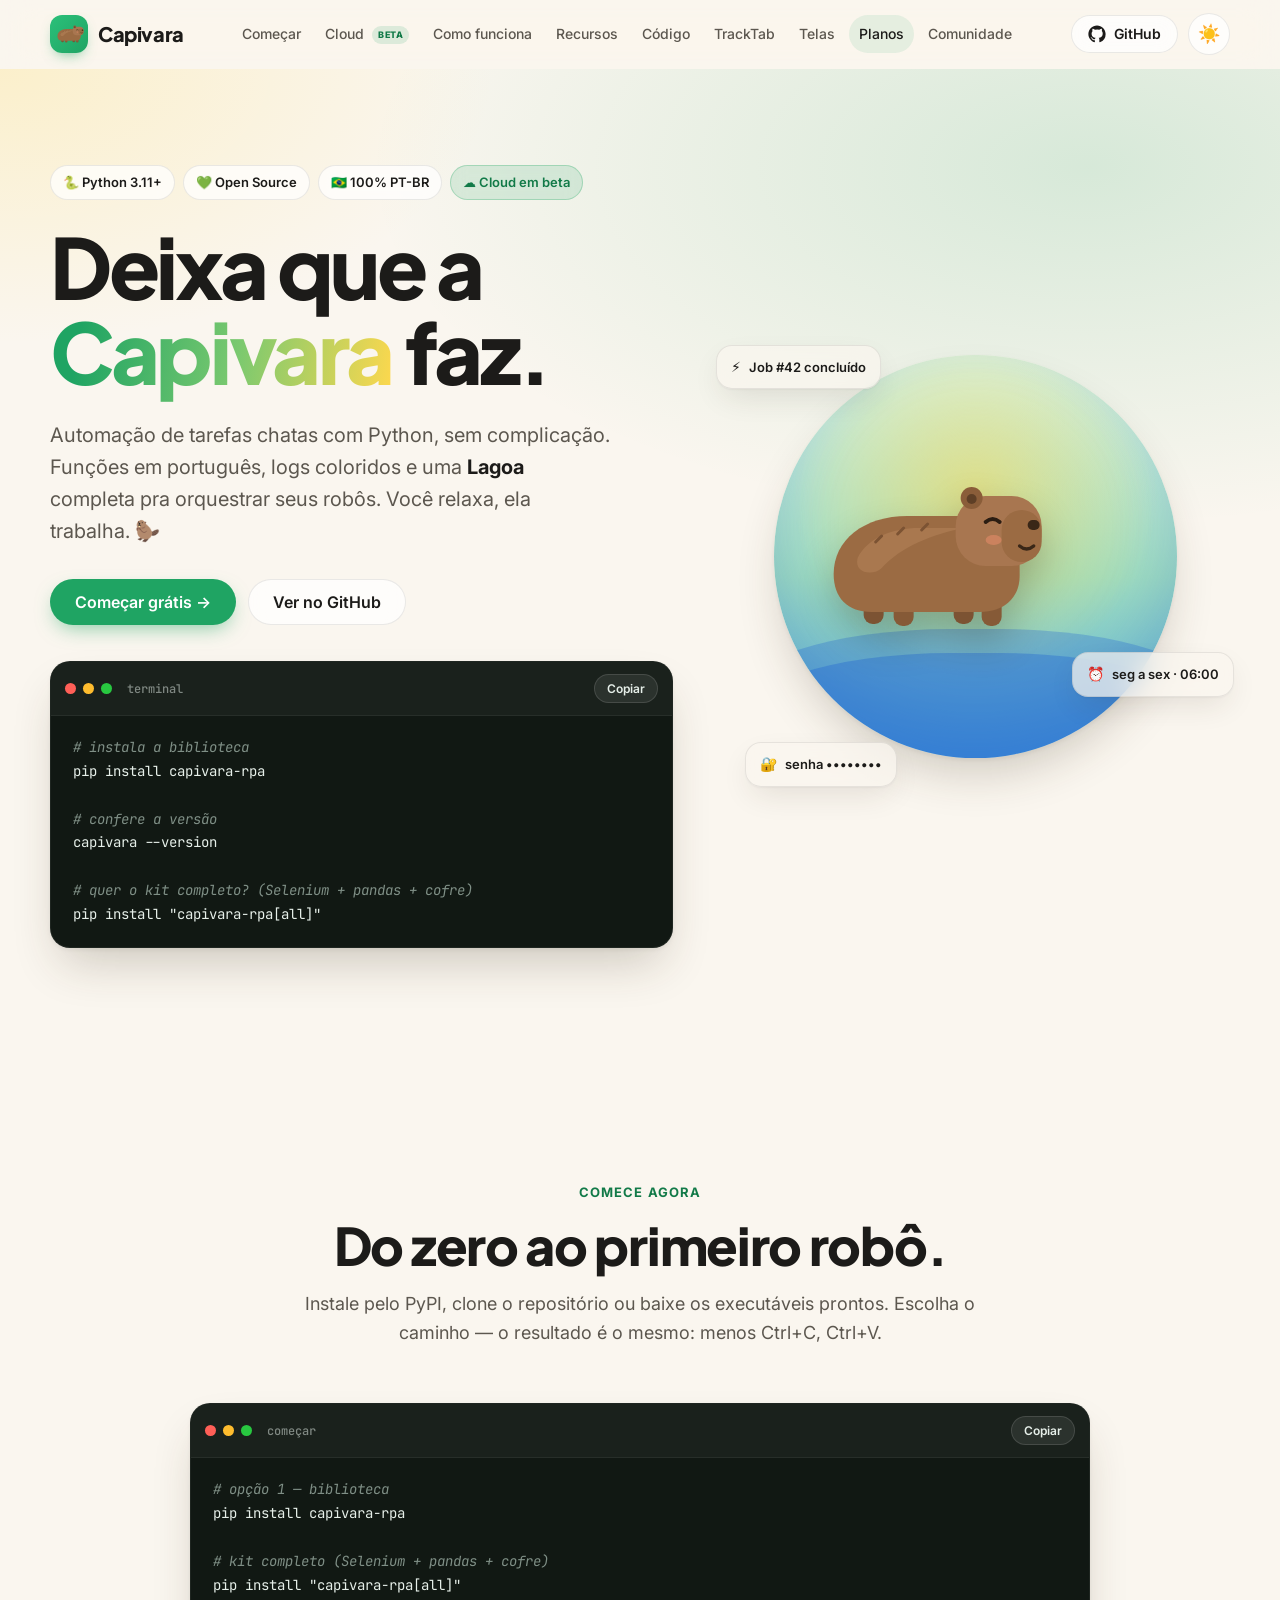
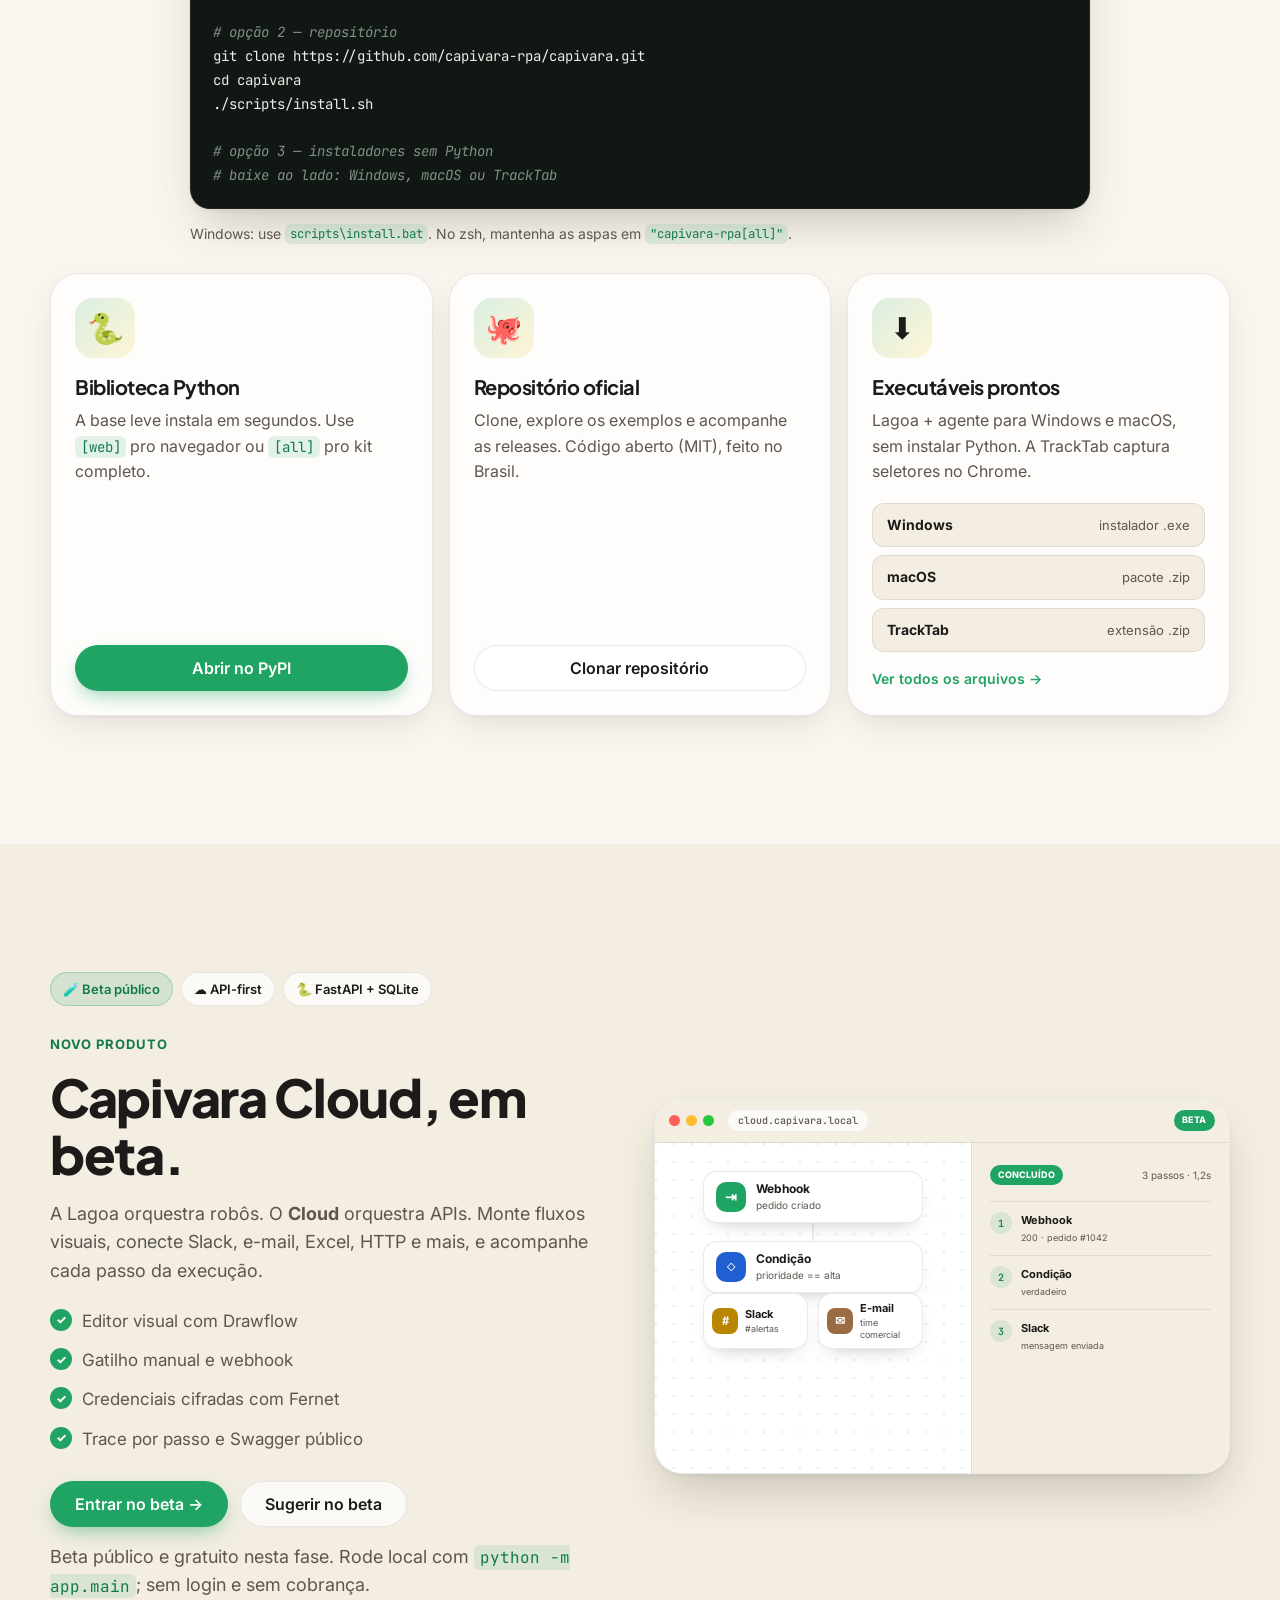
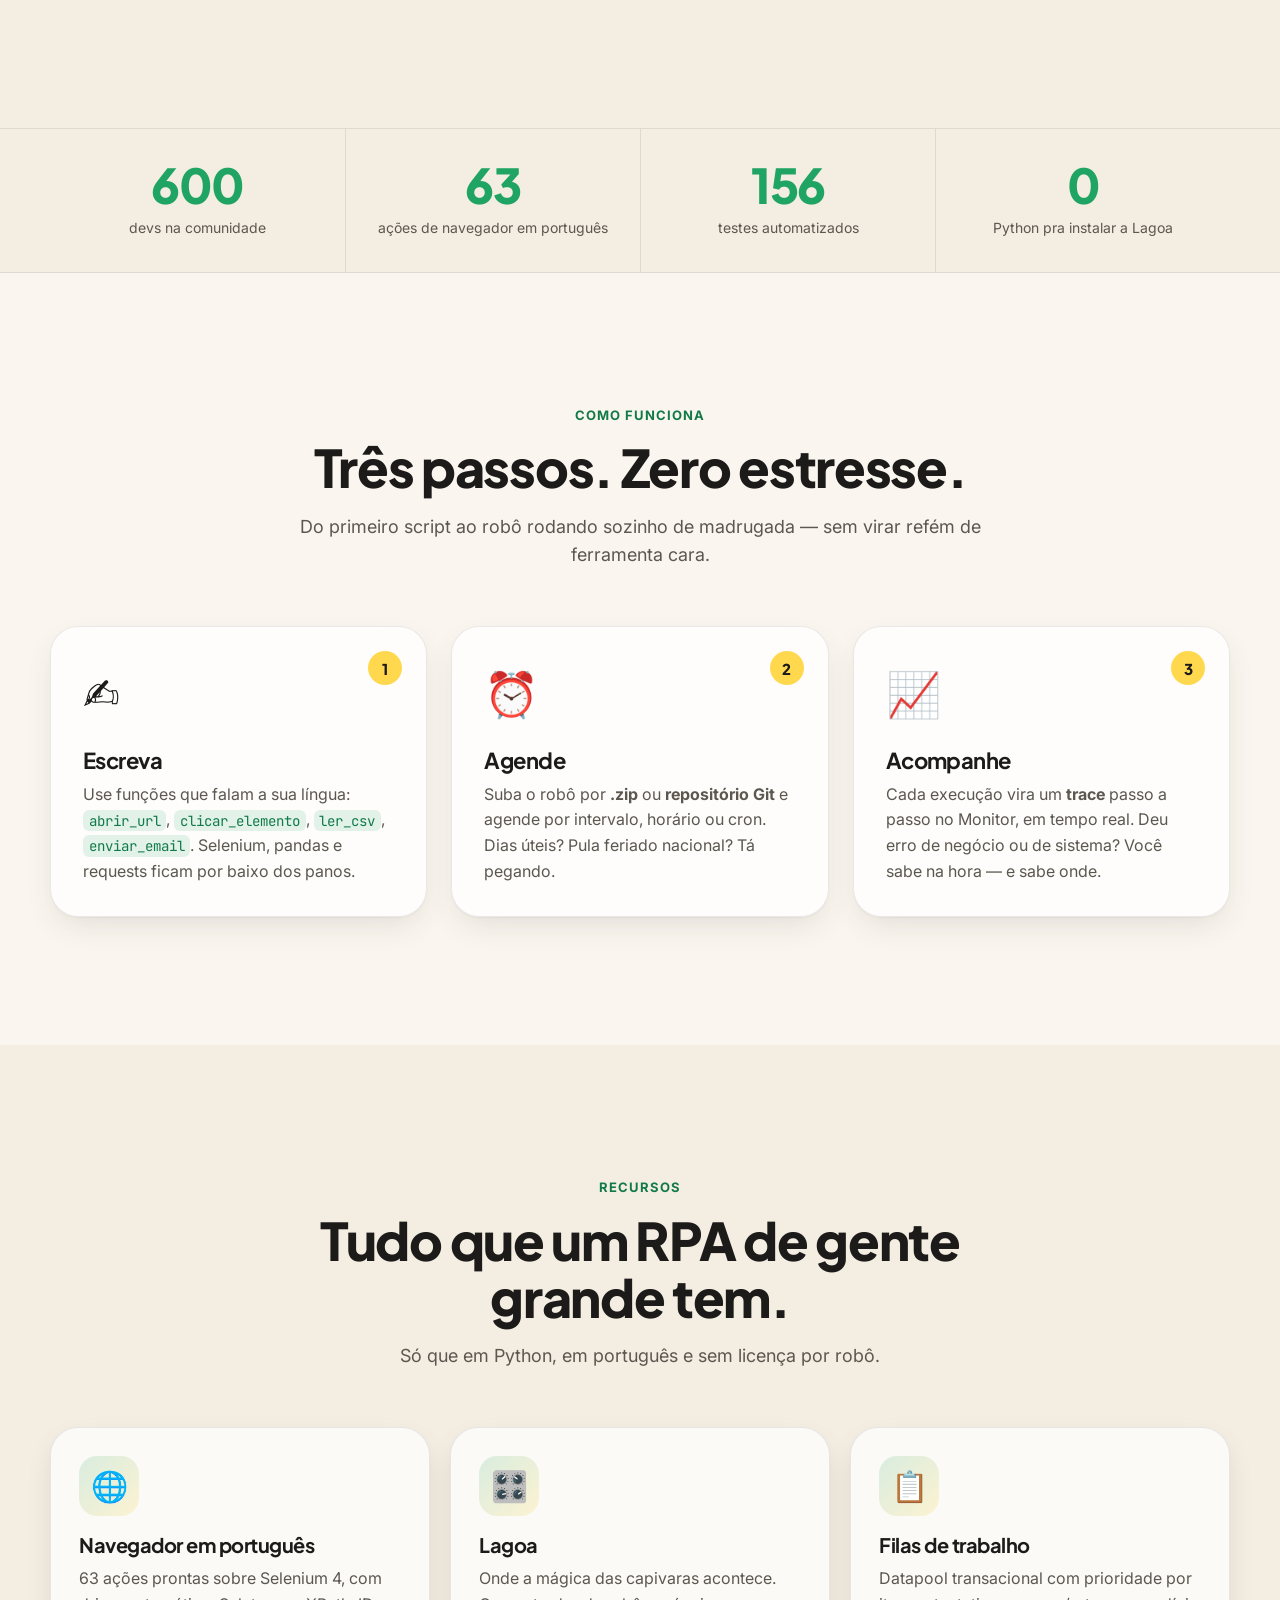
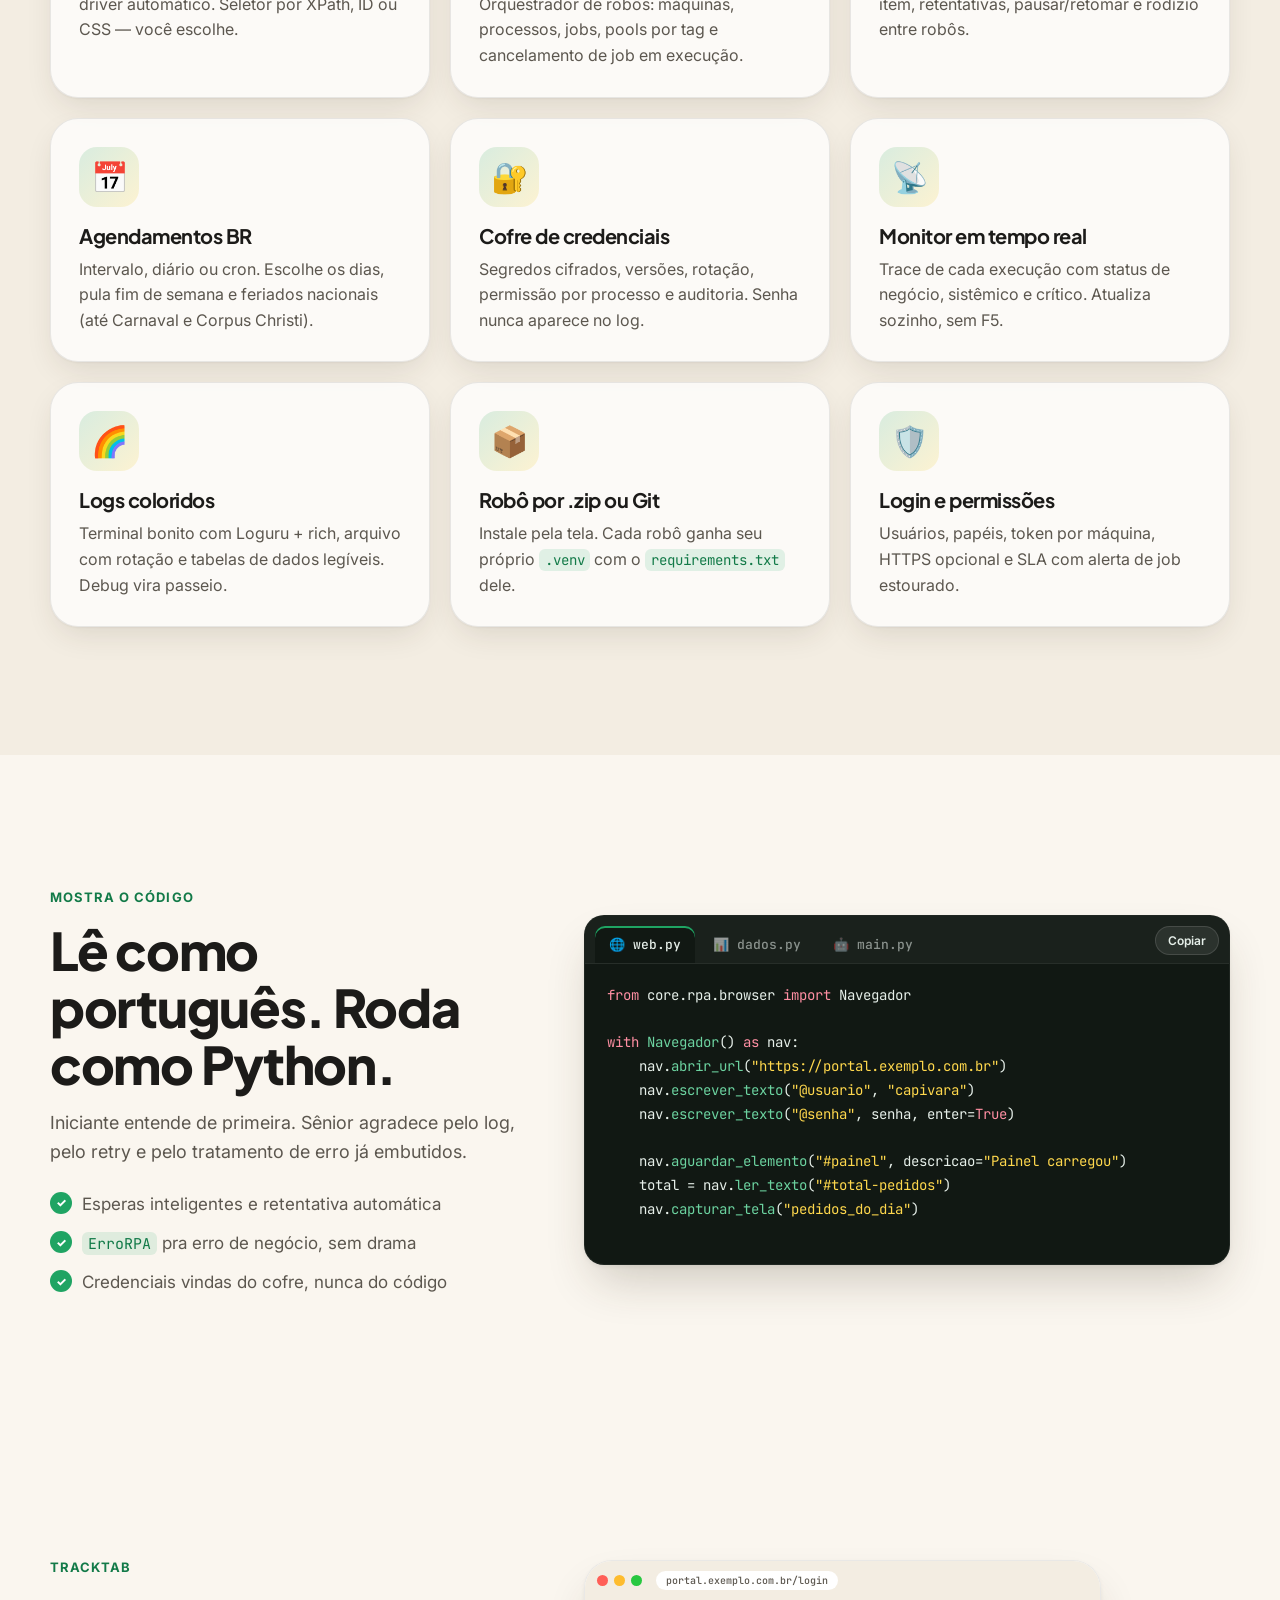
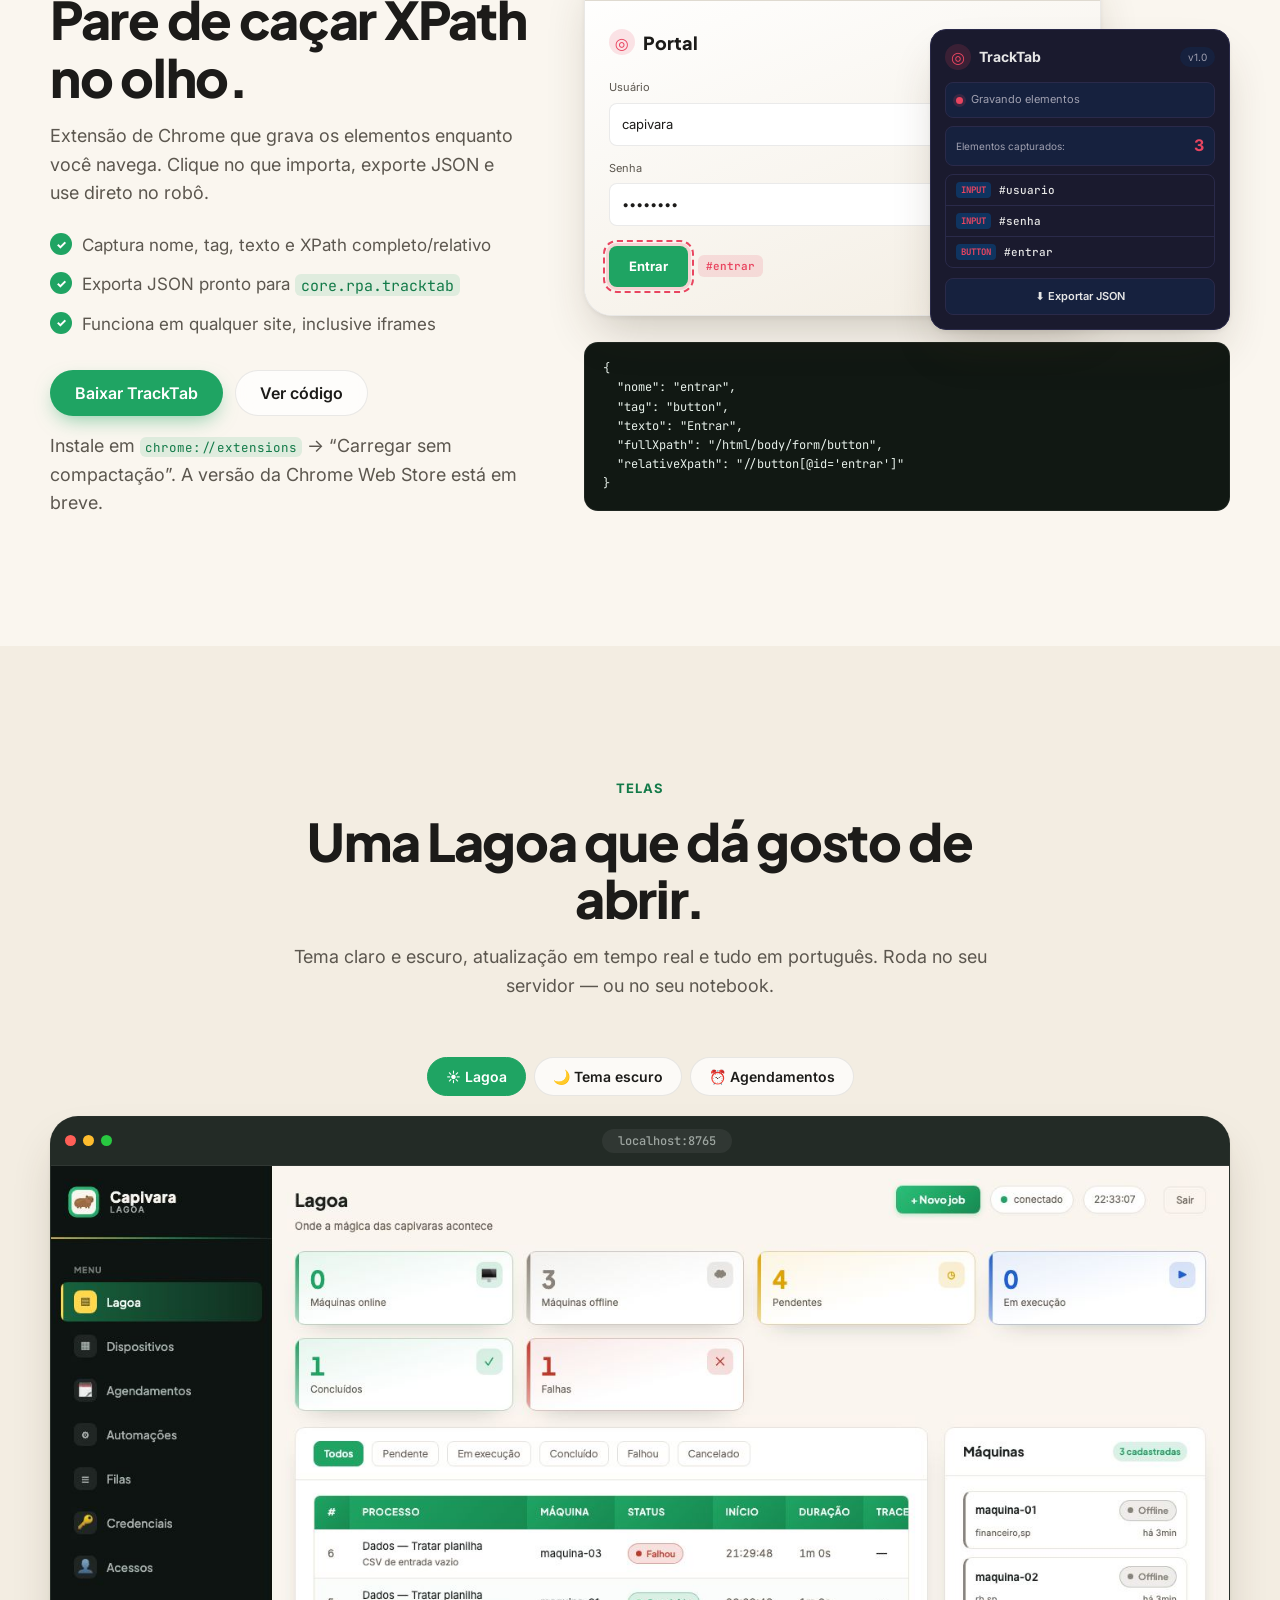
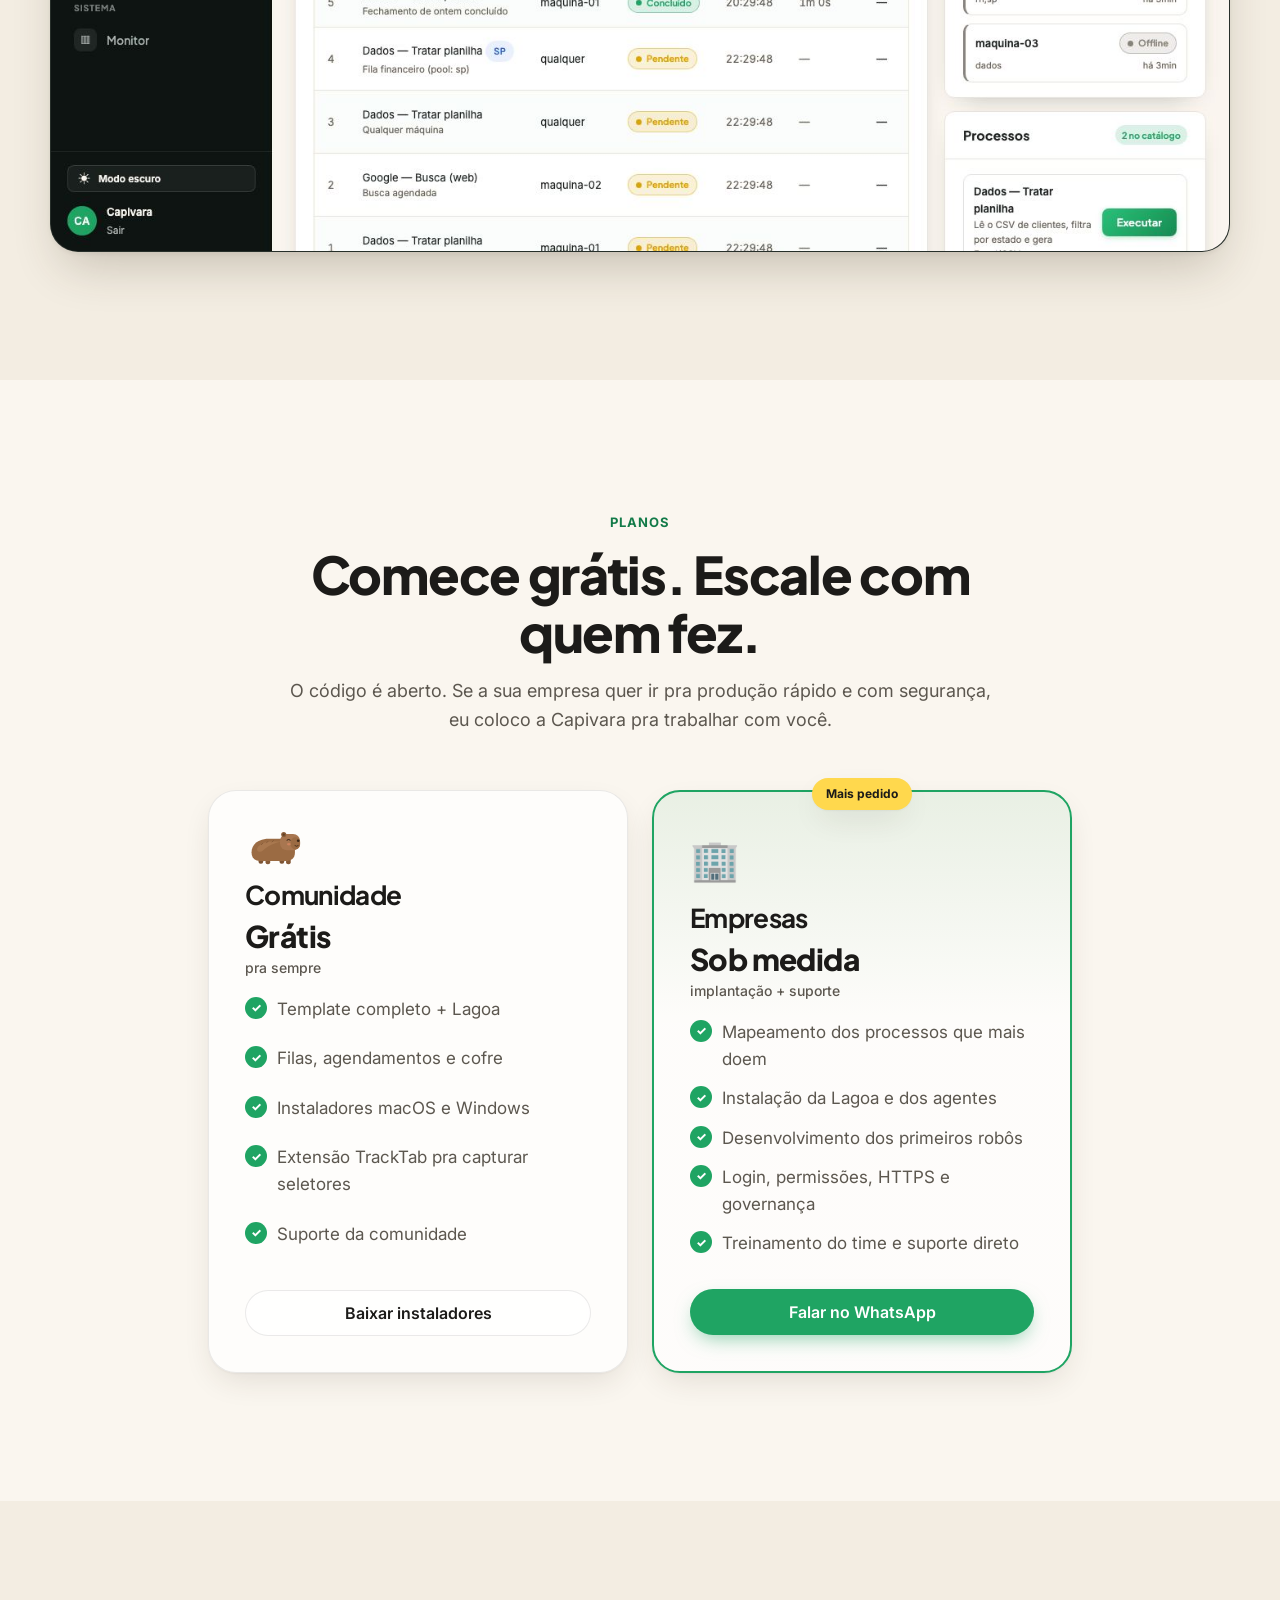
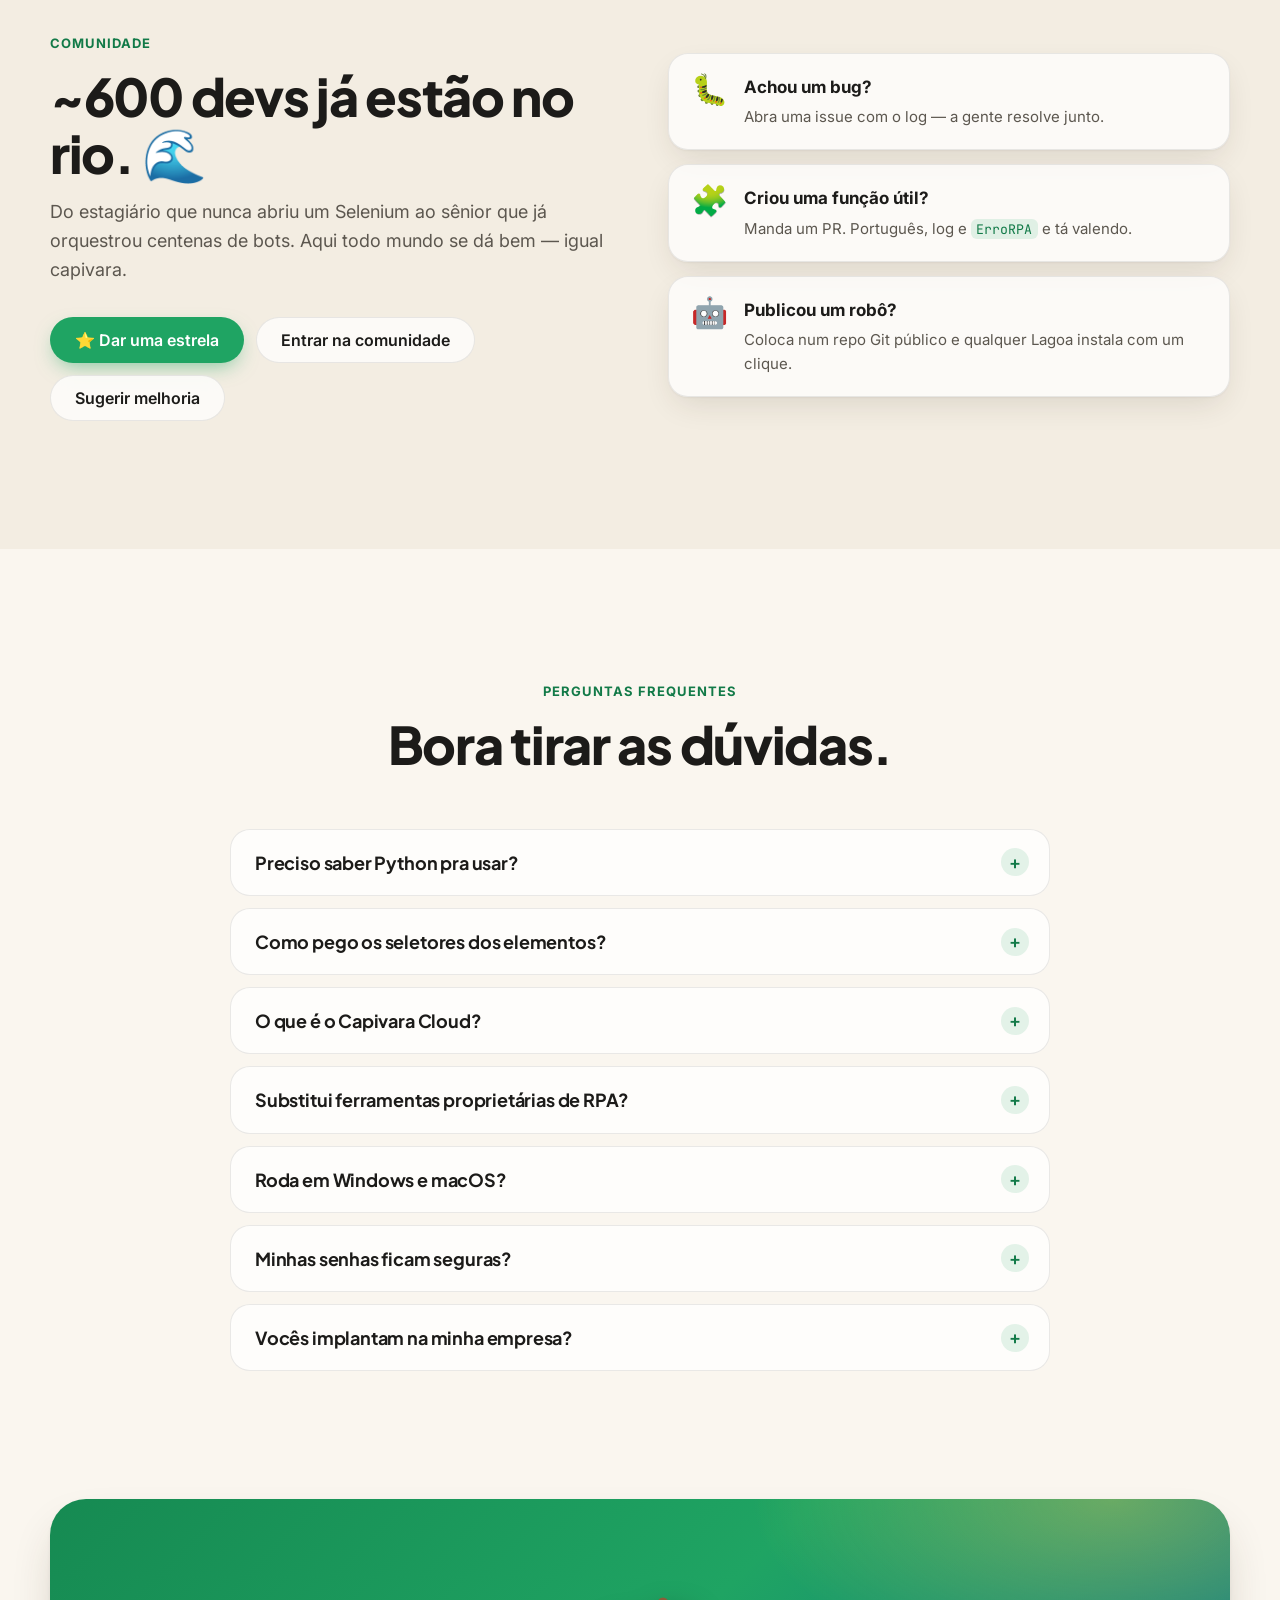
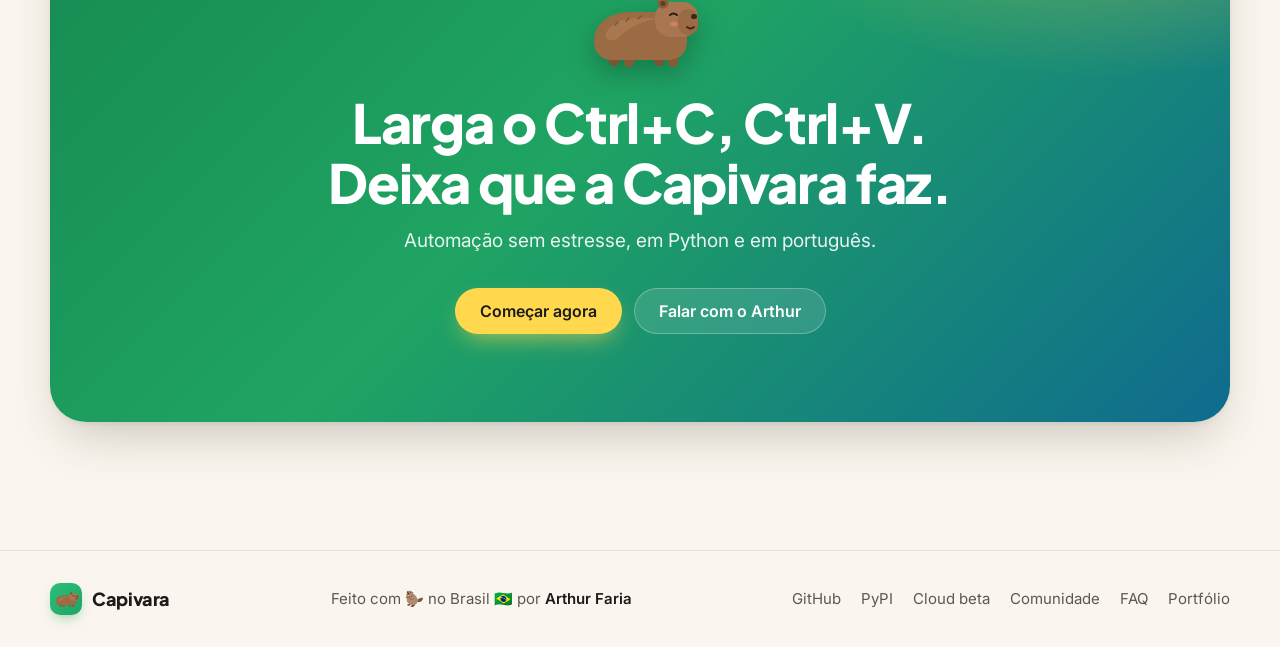
==== commit e1740592: "docs: atualiza landing com Lagoa, Cloud e apresentação - site sincronizado com a versão publicada no" ====
--- a/landing/capivara/index.html
+++ b/landing/capivara/index.html
@@ -4,15 +4,15 @@
 <meta charset="utf-8" />
 <meta name="viewport" content="width=device-width,initial-scale=1" />
 <title>Capivara 🦫 — RPA em Python, 100% em português</title>
-<meta name="description" content="Capivara é uma ferramenta low-code de RPA em Python, 100% em português: navegador, planilhas, Control Room, filas, agendamentos com feriados BR e cofre de credenciais. Deixa que a Capivara faz." />
+<meta name="description" content="Capivara é uma ferramenta low-code de RPA em Python, 100% em português: navegador, planilhas, Lagoa, filas, agendamentos com feriados BR e cofre de credenciais. O Capivara Cloud, automação de APIs com workflows visuais, está em beta público." />
 <meta name="theme-color" content="#1FA463" />
 <link rel="icon" href="assets/img/favicon.svg" type="image/svg+xml" />
 
 <!-- Open Graph (prévia no WhatsApp/LinkedIn) -->
 <meta property="og:type" content="website" />
 <meta property="og:title" content="Capivara 🦫 — Deixa que a Capivara faz." />
-<meta property="og:description" content="RPA em Python, 100% em português. Robôs, Control Room, filas, agendamentos e cofre de senhas — sem estresse." />
-<meta property="og:image" content="assets/img/cr_light.jpg?v=2" />
+<meta property="og:description" content="RPA em Python, 100% em português. Robôs, Lagoa, filas, agendamentos e cofre de senhas — sem estresse." />
+<meta property="og:image" content="assets/img/cr_light.jpg?v=3" />
 <link rel="apple-touch-icon" href="assets/img/favicon.svg" />
 <meta property="og:locale" content="pt_BR" />
 
@@ -30,8 +30,8 @@
 <link rel="preconnect" href="https://fonts.googleapis.com" />
 <link rel="preconnect" href="https://fonts.gstatic.com" crossorigin />
 <link rel="stylesheet" href="https://fonts.googleapis.com/css2?family=Inter:wght@400;500;600&family=JetBrains+Mono:wght@400;500&family=Plus+Jakarta+Sans:wght@700;800&display=swap" />
-<link rel="stylesheet" href="assets/styles.css" />
-<script src="assets/app.js" defer></script>
+<link rel="stylesheet" href="assets/styles.css?v=6" />
+<script src="assets/app.js?v=4" defer></script>
 </head>
 <body>
 <a class="pular" href="#conteudo">Pular para o conteúdo</a>
@@ -45,16 +45,19 @@
     </a>
 
     <nav class="nav-links" id="nav-links" aria-label="Seções">
+      <a href="#comecar">Começar</a>
+      <a href="#cloud">Cloud <span class="nav-beta">beta</span></a>
       <a href="#como-funciona">Como funciona</a>
       <a href="#recursos">Recursos</a>
       <a href="#codigo">Código</a>
+      <a href="#tracktab">TrackTab</a>
       <a href="#telas">Telas</a>
       <a href="#planos">Planos</a>
       <a href="#comunidade">Comunidade</a>
     </nav>
 
     <div class="nav-acoes">
-      <a class="btn btn-sec btn-p esconde-mobile" href="https://github.com/arthurfs11/Template_Python_RPA_Brasil" target="_blank" rel="noopener">
+      <a class="btn btn-sec btn-p esconde-mobile" href="https://github.com/capivara-rpa/capivara" target="_blank" rel="noopener">
         <svg class="ic" viewBox="0 0 24 24" aria-hidden="true"><path fill="currentColor" d="M12 .5C5.7.5.5 5.7.5 12c0 5.1 3.3 9.4 7.9 10.9.6.1.8-.2.8-.6v-2c-3.2.7-3.9-1.5-3.9-1.5-.5-1.3-1.3-1.7-1.3-1.7-1-.7.1-.7.1-.7 1.2.1 1.8 1.2 1.8 1.2 1 1.8 2.8 1.3 3.5 1 .1-.8.4-1.3.7-1.6-2.6-.3-5.3-1.3-5.3-5.7 0-1.3.5-2.3 1.2-3.1-.1-.3-.5-1.5.1-3.1 0 0 1-.3 3.2 1.2a11 11 0 0 1 5.8 0C17.3 4.7 18.3 5 18.3 5c.6 1.6.2 2.8.1 3.1.8.8 1.2 1.9 1.2 3.1 0 4.4-2.7 5.4-5.3 5.7.4.4.8 1.1.8 2.2v3.2c0 .4.2.7.8.6A11.5 11.5 0 0 0 23.5 12C23.5 5.7 18.3.5 12 .5Z"/></svg>
         GitHub
       </a>
@@ -79,33 +82,33 @@
         <span class="badge">🐍 Python 3.11+</span>
         <span class="badge">💚 Open Source</span>
         <span class="badge">🇧🇷 100% PT-BR</span>
+        <span class="badge badge-beta">☁️ Cloud em beta</span>
       </div>
       <h1 class="revelar">Deixa que a<br /><span class="destaque">Capivara</span> faz.</h1>
       <p class="sub revelar">
         Automação de tarefas chatas com Python, sem complicação. Funções em português,
-        logs coloridos e uma <strong>Control Room</strong> completa pra orquestrar seus robôs.
+        logs coloridos e uma <strong>Lagoa</strong> completa pra orquestrar seus robôs.
         Você relaxa, ela trabalha. 🦫
       </p>
       <div class="hero-ctas revelar">
         <a class="btn btn-pri" href="#comecar">Começar grátis →</a>
-        <a class="btn btn-sec" href="https://github.com/arthurfs11/Template_Python_RPA_Brasil" target="_blank" rel="noopener">Ver no GitHub</a>
-      </div>
-
-      <div class="terminal revelar" id="comecar">
+        <a class="btn btn-sec" href="https://github.com/capivara-rpa/capivara" target="_blank" rel="noopener">Ver no GitHub</a>
+      </div>
+
+      <div class="terminal revelar" id="cmd-rapido-wrap">
         <div class="terminal-topo">
           <span class="bolinha v"></span><span class="bolinha a"></span><span class="bolinha g"></span>
           <span class="terminal-titulo">terminal</span>
-          <button class="copiar" type="button" data-copiar="#cmd-instalar">Copiar</button>
+          <button class="copiar" type="button" data-copiar="#cmd-rapido">Copiar</button>
         </div>
-<pre id="cmd-instalar"><code class="sh"><span class="tk-com"># 1. baixa o template</span>
-git clone https://github.com/arthurfs11/Template_Python_RPA_Brasil.git
-cd Template_Python_RPA_Brasil
-
-<span class="tk-com"># 2. instala tudo (venv + dependências)</span>
-./scripts/install.sh
-
-<span class="tk-com"># 3. sobe a Control Room com dados de exemplo</span>
-./scripts/control_room.sh --exemplos</code></pre>
+<pre id="cmd-rapido"><code class="sh"><span class="tk-com"># instala a biblioteca</span>
+pip install capivara-rpa
+
+<span class="tk-com"># confere a versão</span>
+capivara --version
+
+<span class="tk-com"># quer o kit completo? (Selenium + pandas + cofre)</span>
+pip install "capivara-rpa[all]"</code></pre>
       </div>
     </div>
 
@@ -122,13 +125,147 @@
   </div>
 </section>
 
+<!-- ============================== COMEÇAR ============================== -->
+<section class="secao" id="comecar">
+  <div class="container">
+    <header class="secao-cab revelar">
+      <span class="sobretitulo">Comece agora</span>
+      <h2>Do zero ao primeiro robô.</h2>
+      <p>Instale pelo PyPI, clone o repositório ou baixe os executáveis prontos. Escolha o caminho — o resultado é o mesmo: menos Ctrl+C, Ctrl+V.</p>
+    </header>
+
+    <div class="comecar-grade">
+      <div class="comecar-terminal revelar">
+        <div class="terminal">
+          <div class="terminal-topo">
+            <span class="bolinha v"></span><span class="bolinha a"></span><span class="bolinha g"></span>
+            <span class="terminal-titulo">começar</span>
+            <button class="copiar" type="button" data-copiar="#cmd-instalar">Copiar</button>
+          </div>
+<pre id="cmd-instalar"><code class="sh"><span class="tk-com"># opção 1 — biblioteca</span>
+pip install capivara-rpa
+
+<span class="tk-com"># kit completo (Selenium + pandas + cofre)</span>
+pip install "capivara-rpa[all]"
+
+<span class="tk-com"># opção 2 — repositório</span>
+git clone https://github.com/capivara-rpa/capivara.git
+cd capivara
+./scripts/install.sh
+
+<span class="tk-com"># opção 3 — instaladores sem Python</span>
+<span class="tk-com"># baixe ao lado: Windows, macOS ou TrackTab</span></code></pre>
+        </div>
+        <p class="comecar-nota">Windows: use <code>scripts\install.bat</code>. No zsh, mantenha as aspas em <code>"capivara-rpa[all]"</code>.</p>
+      </div>
+
+      <div class="comecar-cartoes">
+        <article class="card revelar">
+          <span class="card-emoji" aria-hidden="true">🐍</span>
+          <h3>Biblioteca Python</h3>
+          <p>A base leve instala em segundos. Use <code>[web]</code> pro navegador ou <code>[all]</code> pro kit completo.</p>
+          <a class="btn btn-pri btn-cheio" href="https://pypi.org/project/capivara-rpa/" target="_blank" rel="noopener">Abrir no PyPI</a>
+        </article>
+
+        <article class="card revelar">
+          <span class="card-emoji" aria-hidden="true">🐙</span>
+          <h3>Repositório oficial</h3>
+          <p>Clone, explore os exemplos e acompanhe as releases. Código aberto (MIT), feito no Brasil.</p>
+          <a class="btn btn-sec btn-cheio" href="https://github.com/capivara-rpa/capivara" target="_blank" rel="noopener">Clonar repositório</a>
+        </article>
+
+        <article class="card revelar">
+          <span class="card-emoji" aria-hidden="true">⬇️</span>
+          <h3>Executáveis prontos</h3>
+          <p>Lagoa + agente para Windows e macOS, sem instalar Python. A TrackTab captura seletores no Chrome.</p>
+          <div class="downloads">
+            <a class="download" href="https://github.com/capivara-rpa/capivara/releases/latest/download/control_room_instalador.exe" target="_blank" rel="noopener"><strong>Windows</strong><span>instalador .exe</span></a>
+            <a class="download" href="https://github.com/capivara-rpa/capivara/releases/latest/download/RPA-Brasil-macos.zip" target="_blank" rel="noopener"><strong>macOS</strong><span>pacote .zip</span></a>
+            <a class="download" href="https://github.com/capivara-rpa/capivara/releases/latest/download/tracktab.zip" target="_blank" rel="noopener"><strong>TrackTab</strong><span>extensão .zip</span></a>
+          </div>
+          <a class="link-seta" href="https://github.com/capivara-rpa/capivara/releases/latest" target="_blank" rel="noopener">Ver todos os arquivos →</a>
+        </article>
+      </div>
+    </div>
+  </div>
+</section>
+
+<!-- ============================== CLOUD ============================== -->
+<section class="secao secao-alt" id="cloud">
+  <div class="container cloud-grade">
+    <div class="cloud-texto revelar">
+      <div class="badges">
+        <span class="badge badge-beta">🧪 Beta público</span>
+        <span class="badge">☁️ API-first</span>
+        <span class="badge">🐍 FastAPI + SQLite</span>
+      </div>
+      <span class="sobretitulo">Novo produto</span>
+      <h2>Capivara Cloud, em beta.</h2>
+      <p>A Lagoa orquestra robôs. O <strong>Cloud</strong> orquestra APIs. Monte fluxos visuais, conecte Slack, e-mail, Excel, HTTP e mais, e acompanhe cada passo da execução.</p>
+      <ul class="lista-check">
+        <li>Editor visual com Drawflow</li>
+        <li>Gatilho manual e webhook</li>
+        <li>Credenciais cifradas com Fernet</li>
+        <li>Trace por passo e Swagger público</li>
+      </ul>
+      <div class="hero-ctas">
+        <a class="btn btn-pri" href="https://github.com/capivara-rpa/capivara-cloud" target="_blank" rel="noopener">Entrar no beta →</a>
+        <a class="btn btn-sec" href="https://github.com/capivara-rpa/capivara-cloud-community" target="_blank" rel="noopener">Sugerir no beta</a>
+      </div>
+      <p class="cloud-nota">Beta público e gratuito nesta fase. Rode local com <code>python -m app.main</code>; sem login e sem cobrança.</p>
+    </div>
+
+    <div class="cloud-demo revelar" aria-hidden="true">
+      <div class="cloud-janela">
+        <div class="cloud-janela-topo">
+          <span class="bolinha v"></span><span class="bolinha a"></span><span class="bolinha g"></span>
+          <span class="cloud-url">cloud.capivara.local</span>
+          <span class="cloud-beta-pill">beta</span>
+        </div>
+        <div class="cloud-corpo">
+          <div class="cloud-canvas">
+            <div class="cloud-no cloud-no-verde">
+              <span class="cloud-no-icone">⇥</span>
+              <div><strong>Webhook</strong><small>pedido criado</small></div>
+            </div>
+            <div class="cloud-linha"><span></span></div>
+            <div class="cloud-no cloud-no-azul">
+              <span class="cloud-no-icone">◇</span>
+              <div><strong>Condição</strong><small>prioridade == alta</small></div>
+            </div>
+            <div class="cloud-ramo">
+              <div class="cloud-no cloud-no-amarelo">
+                <span class="cloud-no-icone">#</span>
+                <div><strong>Slack</strong><small>#alertas</small></div>
+              </div>
+              <div class="cloud-no cloud-no-marrom">
+                <span class="cloud-no-icone">✉</span>
+                <div><strong>E-mail</strong><small>time comercial</small></div>
+              </div>
+            </div>
+          </div>
+          <div class="cloud-trace">
+            <div class="cloud-trace-topo">
+              <span class="cloud-status">concluído</span>
+              <span>3 passos · 1,2s</span>
+            </div>
+            <div class="cloud-passo"><span>1</span><div><strong>Webhook</strong><small>200 · pedido #1042</small></div></div>
+            <div class="cloud-passo"><span>2</span><div><strong>Condição</strong><small>verdadeiro</small></div></div>
+            <div class="cloud-passo"><span>3</span><div><strong>Slack</strong><small>mensagem enviada</small></div></div>
+          </div>
+        </div>
+      </div>
+    </div>
+  </div>
+</section>
+
 <!-- ============================== NÚMEROS ============================== -->
 <section class="numeros" aria-label="Números do projeto">
   <div class="container numeros-grade">
     <div class="numero revelar"><strong data-contar="600">600</strong><span>devs na comunidade</span></div>
-    <div class="numero revelar"><strong data-contar="40">40</strong><span>ações de navegador em português</span></div>
-    <div class="numero revelar"><strong data-contar="102">102</strong><span>testes automatizados</span></div>
-    <div class="numero revelar"><strong>0</strong><span>Python pra instalar a Control Room</span></div>
+    <div class="numero revelar"><strong data-contar="63">63</strong><span>ações de navegador em português</span></div>
+    <div class="numero revelar"><strong data-contar="156">156</strong><span>testes automatizados</span></div>
+    <div class="numero revelar"><strong>0</strong><span>Python pra instalar a Lagoa</span></div>
   </div>
 </section>
 
@@ -177,12 +314,12 @@
       <article class="card revelar">
         <span class="card-emoji" aria-hidden="true">🌐</span>
         <h3>Navegador em português</h3>
-        <p>~40 ações prontas sobre Selenium 4, com driver automático. Seletor por XPath, ID ou CSS — você escolhe.</p>
+        <p>63 ações prontas sobre Selenium 4, com driver automático. Seletor por XPath, ID ou CSS — você escolhe.</p>
       </article>
       <article class="card revelar">
         <span class="card-emoji" aria-hidden="true">🎛️</span>
-        <h3>Control Room</h3>
-        <p>Orquestrador estilo UiPath: máquinas, processos, jobs, pools por tag e cancelamento de job em execução.</p>
+        <h3>Lagoa</h3>
+        <p>Onde a mágica das capivaras acontece. Orquestrador de robôs: máquinas, processos, jobs, pools por tag e cancelamento de job em execução.</p>
       </article>
       <article class="card revelar">
         <span class="card-emoji" aria-hidden="true">📋</span>
@@ -268,7 +405,7 @@
 )
 enviar_email("time@empresa.com.br", "Relatório do dia 🦫", anexos=[relatorio])</code></pre>
 
-<pre role="tabpanel" id="painel-robo" aria-labelledby="aba-robo" class="painel" hidden><code class="py"># Robô publicado na Control Room (.zip ou Git)
+<pre role="tabpanel" id="painel-robo" aria-labelledby="aba-robo" class="painel" hidden><code class="py"># Robô publicado na Lagoa (.zip ou Git)
 from core.tratador import ErroRPA
 
 
@@ -280,6 +417,67 @@
 
     navegador.abrir_url("https://portal.exemplo.com.br")
     return True</code></pre>
+    </div>
+  </div>
+</section>
+
+<!-- ============================== TRACKTAB ============================== -->
+<section class="secao" id="tracktab">
+  <div class="container tracktab-grade">
+    <div class="tracktab-texto revelar">
+      <span class="sobretitulo">TrackTab</span>
+      <h2>Pare de caçar XPath no olho.</h2>
+      <p>Extensão de Chrome que grava os elementos enquanto você navega. Clique no que importa, exporte JSON e use direto no robô.</p>
+      <ul class="lista-check">
+        <li>Captura nome, tag, texto e XPath completo/relativo</li>
+        <li>Exporta JSON pronto para <code>core.rpa.tracktab</code></li>
+        <li>Funciona em qualquer site, inclusive iframes</li>
+      </ul>
+      <div class="hero-ctas">
+        <a class="btn btn-pri" href="https://github.com/capivara-rpa/capivara/releases/latest/download/tracktab.zip" target="_blank" rel="noopener">Baixar TrackTab</a>
+        <a class="btn btn-sec" href="https://github.com/capivara-rpa/capivara/tree/main/tracktab" target="_blank" rel="noopener">Ver código</a>
+      </div>
+      <p class="tracktab-nota">Instale em <code>chrome://extensions</code> → “Carregar sem compactação”. A versão da Chrome Web Store está em breve.</p>
+    </div>
+
+    <div class="tracktab-demo revelar" aria-hidden="true">
+      <div class="tt-cena">
+        <div class="tt-browser">
+          <div class="tt-browser-topo">
+            <span class="bolinha v"></span><span class="bolinha a"></span><span class="bolinha g"></span>
+            <span class="tt-url">portal.exemplo.com.br/login</span>
+          </div>
+          <div class="tt-pagina">
+            <div class="tt-marca"><span class="tt-logo-mini">◎</span> Portal</div>
+            <div class="tt-campo"><span>Usuário</span><div class="tt-input">capivara</div></div>
+            <div class="tt-campo"><span>Senha</span><div class="tt-input">••••••••</div></div>
+            <div class="tt-acao">
+              <span class="tt-botao">Entrar</span>
+              <span class="tt-alvo">#entrar</span>
+            </div>
+          </div>
+        </div>
+
+        <div class="tt-popup">
+          <div class="tt-popup-topo"><span class="tt-logo-mini">◎</span><strong>TrackTab</strong><span class="tt-versao">v1.0</span></div>
+          <div class="tt-status"><span class="tt-dot"></span> Gravando elementos</div>
+          <div class="tt-contador"><span>Elementos capturados:</span><strong>3</strong></div>
+          <div class="tt-lista">
+            <div class="tt-item"><span class="tt-tag">input</span><span>#usuario</span></div>
+            <div class="tt-item"><span class="tt-tag">input</span><span>#senha</span></div>
+            <div class="tt-item"><span class="tt-tag">button</span><span>#entrar</span></div>
+          </div>
+          <div class="tt-exportar">⬇ Exportar JSON</div>
+        </div>
+      </div>
+
+      <pre class="tt-json"><code>{
+  "nome": "entrar",
+  "tag": "button",
+  "texto": "Entrar",
+  "fullXpath": "/html/body/form/button",
+  "relativeXpath": "//button[@id='entrar']"
+}</code></pre>
     </div>
   </div>
 </section>
@@ -289,22 +487,22 @@
   <div class="container">
     <header class="secao-cab revelar">
       <span class="sobretitulo">Telas</span>
-      <h2>Uma Control Room que dá gosto de abrir.</h2>
+      <h2>Uma Lagoa que dá gosto de abrir.</h2>
       <p>Tema claro e escuro, atualização em tempo real e tudo em português. Roda no seu servidor — ou no seu notebook.</p>
     </header>
 
     <div class="telas revelar">
       <div class="telas-abas" role="tablist" aria-label="Escolha a tela">
-        <button role="tab" class="chip ativo" aria-selected="true" data-tela="assets/img/cr_light.jpg?v=2" data-alt="Control Room no tema claro: máquinas online, jobs e processos">☀️ Control Room</button>
-        <button role="tab" class="chip" aria-selected="false" data-tela="assets/img/cr_dark.jpg?v=2" data-alt="Control Room no tema escuro">🌙 Tema escuro</button>
-        <button role="tab" class="chip" aria-selected="false" data-tela="assets/img/agenda.jpg?v=2" data-alt="Tela de agendamentos com dias da semana e próximos disparos">⏰ Agendamentos</button>
+        <button role="tab" class="chip ativo" aria-selected="true" data-tela="assets/img/cr_light.jpg?v=3" data-alt="Lagoa no tema claro: máquinas online, jobs e processos">☀️ Lagoa</button>
+        <button role="tab" class="chip" aria-selected="false" data-tela="assets/img/cr_dark.jpg?v=3" data-alt="Lagoa no tema escuro">🌙 Tema escuro</button>
+        <button role="tab" class="chip" aria-selected="false" data-tela="assets/img/agenda.jpg?v=3" data-alt="Tela de agendamentos com dias da semana e próximos disparos">⏰ Agendamentos</button>
       </div>
       <figure class="janela">
         <div class="janela-topo" aria-hidden="true">
           <span class="bolinha v"></span><span class="bolinha a"></span><span class="bolinha g"></span>
           <span class="janela-url">localhost:8765</span>
         </div>
-        <img id="tela-img" src="assets/img/cr_light.jpg?v=2" width="1440" height="837" loading="lazy" alt="Control Room no tema claro: máquinas online, jobs e processos" />
+        <img id="tela-img" src="assets/img/cr_light.jpg?v=3" width="1440" height="837" loading="lazy" alt="Lagoa no tema claro: máquinas online, jobs e processos" />
       </figure>
     </div>
   </div>
@@ -325,13 +523,13 @@
         <h3>Comunidade</h3>
         <p class="preco">Grátis <span>pra sempre</span></p>
         <ul class="lista-check">
-          <li>Template completo + Control Room</li>
+          <li>Template completo + Lagoa</li>
           <li>Filas, agendamentos e cofre</li>
           <li>Instaladores macOS e Windows</li>
           <li>Extensão TrackTab pra capturar seletores</li>
           <li>Suporte da comunidade</li>
         </ul>
-        <a class="btn btn-sec btn-cheio" href="https://github.com/arthurfs11/Template_Python_RPA_Brasil" target="_blank" rel="noopener">Baixar no GitHub</a>
+        <a class="btn btn-sec btn-cheio" href="https://github.com/capivara-rpa/capivara/releases/latest" target="_blank" rel="noopener">Baixar instaladores</a>
       </article>
 
       <article class="plano plano-destaque revelar">
@@ -341,7 +539,7 @@
         <p class="preco">Sob medida <span>implantação + suporte</span></p>
         <ul class="lista-check">
           <li>Mapeamento dos processos que mais doem</li>
-          <li>Instalação da Control Room e dos agentes</li>
+          <li>Instalação da Lagoa e dos agentes</li>
           <li>Desenvolvimento dos primeiros robôs</li>
           <li>Login, permissões, HTTPS e governança</li>
           <li>Treinamento do time e suporte direto</li>
@@ -360,14 +558,15 @@
       <h2>~600 devs já estão no rio. 🌊</h2>
       <p>Do estagiário que nunca abriu um Selenium ao sênior que já orquestrou centenas de bots. Aqui todo mundo se dá bem — igual capivara.</p>
       <div class="hero-ctas">
-        <a class="btn btn-pri" href="https://github.com/arthurfs11/Template_Python_RPA_Brasil" target="_blank" rel="noopener">⭐ Dar uma estrela</a>
-        <a class="btn btn-sec" href="https://github.com/arthurfs11/Template_Python_RPA_Brasil/issues" target="_blank" rel="noopener">Sugerir melhoria</a>
+        <a class="btn btn-pri" href="https://github.com/capivara-rpa/capivara" target="_blank" rel="noopener">⭐ Dar uma estrela</a>
+        <a class="btn btn-sec" href="https://github.com/capivara-rpa/capivara-community" target="_blank" rel="noopener">Entrar na comunidade</a>
+        <a class="btn btn-sec" href="https://github.com/capivara-rpa/capivara-community/issues" target="_blank" rel="noopener">Sugerir melhoria</a>
       </div>
     </div>
     <ul class="contribuir revelar">
       <li><span aria-hidden="true">🐛</span><div><strong>Achou um bug?</strong><p>Abra uma issue com o log — a gente resolve junto.</p></div></li>
       <li><span aria-hidden="true">🧩</span><div><strong>Criou uma função útil?</strong><p>Manda um PR. Português, log e <code>ErroRPA</code> e tá valendo.</p></div></li>
-      <li><span aria-hidden="true">🤖</span><div><strong>Publicou um robô?</strong><p>Coloca num repo Git público e qualquer Control Room instala com um clique.</p></div></li>
+      <li><span aria-hidden="true">🤖</span><div><strong>Publicou um robô?</strong><p>Coloca num repo Git público e qualquer Lagoa instala com um clique.</p></div></li>
     </ul>
   </div>
 </section>
@@ -386,12 +585,20 @@
         <p>O básico ajuda, mas as funções foram feitas pra ler como português. Se você entende <code>nav.clicar_elemento("#entrar")</code>, já dá pra começar. O template vem com exemplos e um guia passo a passo.</p>
       </details>
       <details class="revelar">
-        <summary>Substitui UiPath ou Automation Anywhere?</summary>
-        <p>Pra boa parte dos processos, sim: tem Control Room, agentes, filas, agendamentos e cofre de credenciais. A diferença é que é código aberto, em Python, sem licença por robô — e você tem controle total.</p>
+        <summary>Como pego os seletores dos elementos?</summary>
+        <p>Use a extensão <a href="#tracktab"><strong>TrackTab</strong></a>: ela grava os elementos enquanto você navega e exporta um JSON com XPath completo e relativo. O Capivara lê esse arquivo com <code>core.rpa.tracktab</code>.</p>
+      </details>
+      <details class="revelar">
+        <summary>O que é o Capivara Cloud?</summary>
+        <p>É um produto separado, focado em <strong>automação de APIs</strong>: você monta workflows visuais, conecta serviços como Slack, e-mail, Excel e HTTP, e acompanha o trace de cada execução. Está em <a href="#cloud"><strong>beta público e gratuito</strong></a> nesta fase — rode local e envie sugestões pela comunidade do Cloud.</p>
+      </details>
+      <details class="revelar">
+        <summary>Substitui ferramentas proprietárias de RPA?</summary>
+        <p>Pra boa parte dos processos, sim: tem Lagoa, agentes, filas, agendamentos e cofre de credenciais. A diferença é que é código aberto, em Python, sem licença por robô — e você tem controle total.</p>
       </details>
       <details class="revelar">
         <summary>Roda em Windows e macOS?</summary>
-        <p>Sim. Os robôs rodam onde tiver Python 3.11+ e Chrome. A Control Room e o agente também têm instaladores prontos (sem exigir Python) para Windows e macOS, e há Dockerfile pra servidor.</p>
+        <p>Sim. Os robôs rodam onde tiver Python 3.11+ e Chrome. A Lagoa e o agente também têm instaladores prontos (sem exigir Python) para Windows e macOS, e há Dockerfile pra servidor.</p>
       </details>
       <details class="revelar">
         <summary>Minhas senhas ficam seguras?</summary>
@@ -426,7 +633,10 @@
     <a class="logo" href="#topo"><span class="logo-icone" aria-hidden="true"><img src="assets/img/capivara.svg" alt="" width="30" height="23" /></span><span>Capivara</span></a>
     <p>Feito com 🦫 no Brasil 🇧🇷 por <a href="https://arthurfaria.tech" target="_blank" rel="noopener">Arthur Faria</a></p>
     <nav aria-label="Links do rodapé">
-      <a href="https://github.com/arthurfs11/Template_Python_RPA_Brasil" target="_blank" rel="noopener">GitHub</a>
+      <a href="https://github.com/capivara-rpa/capivara" target="_blank" rel="noopener">GitHub</a>
+      <a href="https://pypi.org/project/capivara-rpa/" target="_blank" rel="noopener">PyPI</a>
+      <a href="https://github.com/capivara-rpa/capivara-cloud" target="_blank" rel="noopener">Cloud beta</a>
+      <a href="https://github.com/capivara-rpa/capivara-community" target="_blank" rel="noopener">Comunidade</a>
       <a href="#faq">FAQ</a>
       <a href="https://arthurfaria.tech" target="_blank" rel="noopener">Portfólio</a>
     </nav>
--- a/landing/capivara/assets/styles.css
+++ b/landing/capivara/assets/styles.css
@@ -11,6 +11,7 @@
   --amarelo: #ffd84d;
   --azul: #1f5fd1;
   --vermelho: #e5484d;
+  --tt-accent: #e94560;
 
   /* tema claro (padrão) */
   --fundo: #faf6ef;
@@ -151,12 +152,18 @@
 }
 .logo-icone img { width: 80%; height: auto; }
 
-.nav-links { display: flex; gap: 4px; }
+.nav-links { display: flex; align-items: center; gap: 4px; }
 .nav-links a {
-  padding: 8px 14px; border-radius: var(--raio-pill); text-decoration: none;
-  font-size: 15px; font-weight: 500; color: var(--texto-suave); transition: color 0.2s, background 0.2s;
+  padding: 8px 10px; border-radius: var(--raio-pill); text-decoration: none;
+  font-size: 14px; font-weight: 500; color: var(--texto-suave); white-space: nowrap;
+  transition: color 0.2s, background 0.2s;
 }
 .nav-links a:hover, .nav-links a.ativo { color: var(--texto); background: rgba(31, 164, 99, 0.1); }
+.nav-beta {
+  display: inline-block; margin-left: 4px; padding: 2px 6px; border-radius: var(--raio-pill);
+  font-size: 9px; font-weight: 800; letter-spacing: 0.06em; text-transform: uppercase;
+  color: var(--destaque-texto); background: rgba(31, 164, 99, 0.14); vertical-align: middle;
+}
 
 .nav-acoes { display: flex; align-items: center; gap: 10px; }
 
@@ -186,6 +193,10 @@
 .badge {
   font-size: 13px; font-weight: 600; padding: 6px 12px; border-radius: var(--raio-pill);
   background: var(--superficie); border: 1px solid var(--borda); backdrop-filter: blur(8px);
+}
+.badge-beta {
+  color: var(--destaque-texto); background: rgba(31, 164, 99, 0.14);
+  border-color: rgba(31, 164, 99, 0.28);
 }
 
 .hero h1 { font-size: clamp(44px, 7.2vw, 84px); font-weight: 800; letter-spacing: -0.04em; line-height: 1.02; }
@@ -320,6 +331,162 @@
   border-radius: 18px; background: linear-gradient(135deg, rgba(31, 164, 99, 0.16), rgba(255, 216, 77, 0.22));
 }
 .card h3 { font-size: 20px; }
+
+/* começar */
+.comecar-grade { display: grid; grid-template-columns: 1fr; gap: 28px; align-items: start; }
+.comecar-grade > * { min-width: 0; }
+.comecar-terminal { width: 100%; max-width: 900px; margin-inline: auto; }
+.comecar-terminal .terminal { margin-top: 0; max-width: none; }
+.comecar-nota { margin-top: 14px; font-size: 14px; color: var(--texto-suave); }
+.comecar-cartoes { display: grid; grid-template-columns: repeat(3, 1fr); gap: 16px; }
+.comecar-cartoes .card { display: flex; flex-direction: column; padding: 24px; }
+.comecar-cartoes .card p { margin-bottom: 18px; }
+.comecar-cartoes .card .btn { margin-top: auto; }
+.downloads { display: grid; gap: 8px; margin-bottom: 16px; }
+.download {
+  display: flex; align-items: center; justify-content: space-between; gap: 12px;
+  padding: 10px 14px; border-radius: 12px; color: var(--texto); text-decoration: none;
+  background: var(--fundo-alt); border: 1px solid var(--borda);
+  transition: border-color 0.2s, transform 0.2s;
+}
+.download:hover { border-color: var(--verde); transform: translateX(3px); }
+.download strong { font-size: 14px; }
+.download span { font-size: 13px; color: var(--texto-suave); }
+.link-seta { display: inline-block; margin-top: auto; font-size: 14px; font-weight: 600; color: var(--verde); text-decoration: none; }
+.link-seta:hover { text-decoration: underline; }
+
+/* cloud */
+.cloud-grade { display: grid; grid-template-columns: 1fr 1.05fr; gap: 56px; align-items: center; }
+.cloud-grade > * { min-width: 0; }
+.cloud-texto h2 { font-size: clamp(32px, 4.6vw, 52px); font-weight: 800; }
+.cloud-texto > p { margin-top: 16px; font-size: 18px; color: var(--texto-suave); }
+.cloud-texto .lista-check { margin: 22px 0 0; }
+.cloud-texto .hero-ctas { margin-top: 28px; }
+.cloud-nota { margin-top: 18px; font-size: 14px; color: var(--texto-suave); }
+.cloud-demo { position: relative; }
+.cloud-janela {
+  overflow: hidden; border-radius: var(--raio-l); background: var(--superficie-solida);
+  border: 1px solid var(--borda); box-shadow: var(--sombra-alta);
+}
+.cloud-janela-topo {
+  display: flex; align-items: center; gap: 6px; padding: 11px 14px;
+  background: var(--fundo-alt); border-bottom: 1px solid var(--borda);
+}
+.cloud-url {
+  margin-left: 8px; padding: 4px 10px; border-radius: var(--raio-pill);
+  background: var(--superficie); color: var(--texto-suave);
+  font: 500 10px var(--fonte-mono); white-space: nowrap; overflow: hidden; text-overflow: ellipsis;
+}
+.cloud-beta-pill {
+  margin-left: auto; padding: 3px 8px; border-radius: var(--raio-pill);
+  font-size: 9px; font-weight: 800; letter-spacing: 0.06em; text-transform: uppercase;
+  color: #fff; background: var(--verde);
+}
+.cloud-corpo { display: grid; grid-template-columns: 1.1fr 0.9fr; min-height: 330px; }
+.cloud-canvas {
+  display: flex; flex-direction: column; align-items: center; padding: 28px 18px;
+  background: radial-gradient(circle at 1px 1px, var(--borda) 1px, transparent 0) 0 0 / 18px 18px;
+}
+.cloud-no {
+  display: flex; align-items: center; gap: 10px; width: 100%; max-width: 220px;
+  padding: 10px 12px; border-radius: 14px; background: var(--superficie-solida);
+  border: 1px solid var(--borda); box-shadow: 0 8px 20px -12px rgba(0, 0, 0, 0.35);
+}
+.cloud-no-icone {
+  display: grid; place-items: center; width: 30px; height: 30px; border-radius: 10px;
+  font: 800 14px var(--fonte-mono); color: #fff; flex: 0 0 auto;
+}
+.cloud-no strong { display: block; font-size: 12px; line-height: 1.2; }
+.cloud-no small { display: block; margin-top: 2px; font-size: 10px; color: var(--texto-suave); line-height: 1.3; }
+.cloud-no-verde .cloud-no-icone { background: var(--verde); }
+.cloud-no-azul .cloud-no-icone { background: var(--azul); }
+.cloud-no-amarelo .cloud-no-icone { background: #b88600; }
+.cloud-no-marrom .cloud-no-icone { background: var(--marrom); }
+.cloud-linha { width: 2px; height: 18px; background: var(--borda); }
+.cloud-ramo { display: grid; grid-template-columns: 1fr 1fr; gap: 10px; width: 100%; max-width: 220px; }
+.cloud-ramo .cloud-no { max-width: none; padding: 8px; gap: 7px; }
+.cloud-ramo .cloud-no-icone { width: 26px; height: 26px; border-radius: 8px; font-size: 12px; }
+.cloud-ramo .cloud-no strong { font-size: 11px; }
+.cloud-ramo .cloud-no small { font-size: 9px; }
+.cloud-trace { padding: 22px 18px; background: var(--fundo-alt); border-left: 1px solid var(--borda); }
+.cloud-trace-topo {
+  display: flex; align-items: center; justify-content: space-between; gap: 8px;
+  margin-bottom: 16px; font-size: 10px; color: var(--texto-suave);
+}
+.cloud-status {
+  padding: 3px 8px; border-radius: var(--raio-pill); font-size: 9px; font-weight: 800;
+  text-transform: uppercase; color: #fff; background: var(--verde);
+}
+.cloud-passo { display: flex; gap: 9px; padding: 10px 0; border-top: 1px solid var(--borda); }
+.cloud-passo > span {
+  display: grid; place-items: center; width: 22px; height: 22px; border-radius: 50%;
+  font: 700 10px var(--fonte-mono); color: var(--verde-forte); background: rgba(31, 164, 99, 0.12); flex: 0 0 auto;
+}
+.cloud-passo strong { display: block; font-size: 11px; }
+.cloud-passo small { display: block; margin-top: 1px; font-size: 9px; color: var(--texto-suave); }
+
+/* tracktab */
+.tracktab-grade { display: grid; grid-template-columns: 0.85fr 1.15fr; gap: 56px; align-items: center; }
+.tracktab-grade > * { min-width: 0; }
+.tracktab-texto h2 { font-size: clamp(32px, 4.6vw, 52px); font-weight: 800; }
+.tracktab-texto > p { margin-top: 16px; font-size: 18px; color: var(--texto-suave); }
+.tracktab-nota { margin-top: 18px; font-size: 14px; color: var(--texto-suave); }
+.tracktab-nota code { font-size: 12.5px; }
+.tracktab-demo { position: relative; }
+.tt-cena { position: relative; min-height: 360px; }
+.tt-browser {
+  width: 80%; overflow: hidden; border-radius: var(--raio-l);
+  background: var(--superficie); border: 1px solid var(--borda); box-shadow: var(--sombra-alta);
+}
+.tt-browser-topo { display: flex; align-items: center; gap: 6px; padding: 10px 12px; background: var(--fundo-alt); border-bottom: 1px solid var(--borda); }
+.tt-url {
+  margin-left: 8px; padding: 3px 10px; border-radius: var(--raio-pill);
+  background: var(--superficie-solida); color: var(--texto-suave);
+  font: 500 10px var(--fonte-mono); white-space: nowrap; overflow: hidden; text-overflow: ellipsis;
+}
+.tt-pagina { min-height: 300px; padding: 28px 24px; background: linear-gradient(160deg, var(--superficie), var(--fundo-alt)); }
+.tt-marca { display: flex; align-items: center; gap: 8px; margin-bottom: 24px; font: 800 18px var(--fonte-titulo); }
+.tt-logo-mini {
+  display: grid; place-items: center; width: 26px; height: 26px; border-radius: 50%;
+  background: rgba(233, 69, 96, 0.14); color: var(--tt-accent); font-size: 16px;
+}
+.tt-campo { display: grid; gap: 6px; margin-bottom: 14px; font-size: 11px; color: var(--texto-suave); }
+.tt-input { padding: 10px 12px; border-radius: 8px; border: 1px solid var(--borda); background: var(--superficie-solida); color: var(--texto); font-size: 13px; }
+.tt-acao { position: relative; display: flex; align-items: center; gap: 10px; margin-top: 20px; }
+.tt-botao {
+  display: inline-flex; align-items: center; justify-content: center; padding: 10px 20px;
+  border-radius: 8px; background: var(--verde); color: #fff; font-weight: 700; font-size: 13px;
+  outline: 2px dashed var(--tt-accent); outline-offset: 4px; box-shadow: 0 0 0 3px rgba(233, 69, 96, 0.18);
+}
+.tt-alvo { padding: 4px 8px; border-radius: 6px; background: rgba(233, 69, 96, 0.14); color: var(--tt-accent); font: 600 11px var(--fonte-mono); }
+.tt-popup {
+  position: absolute; right: 0; bottom: -10px; width: min(300px, 52%);
+  padding: 14px; border-radius: 16px; background: #1a1a2e; color: #e6e6e6;
+  border: 1px solid #2a2a4a; box-shadow: var(--sombra-alta);
+}
+.tt-popup-topo { display: flex; align-items: center; gap: 8px; font-size: 14px; }
+.tt-popup-topo .tt-logo-mini { background: rgba(233, 69, 96, 0.16); }
+.tt-versao { margin-left: auto; padding: 2px 8px; border-radius: 10px; background: #16213e; color: #a0a0b0; font-size: 10px; }
+.tt-status {
+  display: flex; align-items: center; gap: 8px; margin-top: 12px; padding: 8px 10px;
+  border-radius: 8px; background: #16213e; border: 1px solid #2a2a4a; font-size: 11px; color: #a0a0b0;
+}
+.tt-dot { width: 7px; height: 7px; border-radius: 50%; background: var(--tt-accent); box-shadow: 0 0 0 3px rgba(233, 69, 96, 0.16); }
+.tt-contador {
+  display: flex; align-items: center; justify-content: space-between; margin-top: 8px; padding: 6px 10px;
+  border-radius: 8px; background: #16213e; border: 1px solid #2a2a4a; font-size: 10px; color: #a0a0b0;
+}
+.tt-contador strong { color: var(--tt-accent); font-size: 16px; }
+.tt-lista { margin-top: 8px; border: 1px solid #2a2a4a; border-radius: 8px; overflow: hidden; }
+.tt-item { display: flex; align-items: center; gap: 8px; padding: 7px 10px; font: 500 11px var(--fonte-mono); border-bottom: 1px solid #2a2a4a; }
+.tt-item:last-child { border-bottom: 0; }
+.tt-tag { padding: 2px 5px; border-radius: 4px; background: #0f3460; color: var(--tt-accent); font-size: 9px; font-weight: 700; text-transform: uppercase; }
+.tt-exportar { margin-top: 10px; padding: 9px 10px; border-radius: 8px; background: #16213e; border: 1px solid #2a2a4a; color: #e6e6e6; font-size: 11px; font-weight: 600; text-align: center; }
+.tt-json {
+  margin: 22px 0 0; padding: 16px 18px; border-radius: 14px; overflow-x: auto;
+  background: var(--codigo-fundo); color: var(--codigo-texto);
+  border: 1px solid rgba(255, 255, 255, 0.06); font-size: 12px; line-height: 1.6;
+}
 
 /* código */
 .codigo-grade { display: grid; grid-template-columns: 0.85fr 1.15fr; gap: 56px; align-items: center; }
@@ -425,14 +592,12 @@
 .js .revelar.visivel { opacity: 1; transform: none; }
 
 /* ---------------------------------------------------------------- responsivo */
-@media (max-width: 1024px) {
-  .cards { grid-template-columns: repeat(2, 1fr); }
-  .codigo-grade { grid-template-columns: 1fr; gap: 36px; }
-  .secao-cab-esq { text-align: center; margin: 0 auto; }
-  .secao-cab-esq .lista-check { justify-content: center; text-align: left; }
-}
-
-@media (max-width: 900px) {
+@media (max-width: 1100px) {
+  .esconde-mobile { display: none; }
+  .nav-links { gap: 2px; }
+}
+
+@media (max-width: 1200px) {
   .nav-links {
     position: absolute; top: 68px; left: 12px; right: 12px; flex-direction: column; gap: 2px; padding: 10px;
     background: var(--superficie-solida); border: 1px solid var(--borda); border-radius: var(--raio); box-shadow: var(--sombra-alta);
@@ -441,13 +606,29 @@
   .nav-links.aberto { opacity: 1; visibility: visible; transform: none; }
   .nav-links a { padding: 12px 16px; font-size: 16px; }
   .btn-menu { display: flex; }
+}
+
+@media (max-width: 1024px) {
+  .cards { grid-template-columns: repeat(2, 1fr); }
+  .comecar-grade { grid-template-columns: 1fr; }
+  .comecar-cartoes { grid-template-columns: repeat(3, 1fr); }
+  .cloud-grade { grid-template-columns: 1fr; gap: 40px; }
+  .cloud-demo { width: 100%; max-width: 720px; margin-inline: auto; }
+  .codigo-grade { grid-template-columns: 1fr; gap: 36px; }
+  .secao-cab-esq { text-align: center; margin: 0 auto; }
+  .secao-cab-esq .lista-check { justify-content: center; text-align: left; }
+}
+
+@media (max-width: 900px) {
   .esconde-mobile { display: none; }
 
   .hero-grade { grid-template-columns: 1fr; }
   .hero-mascote { order: -1; max-width: 340px; }
   .flutuante { font-size: 12px; padding: 8px 10px; }
   .flutuante span { font-size: 12px; }
-  .passos, .comunidade { grid-template-columns: 1fr; }
+  .passos, .comunidade, .comecar-cartoes { grid-template-columns: 1fr; }
+  .tracktab-grade { grid-template-columns: 1fr; gap: 40px; }
+  .tracktab-demo { width: 100%; max-width: 680px; margin-inline: auto; }
   .numeros-grade { grid-template-columns: repeat(2, 1fr); }
   .numero:nth-child(3) { border-left: 0; }
   .numero:nth-child(n + 3) { border-top: 1px solid var(--borda); }
@@ -459,6 +640,13 @@
   .cards { grid-template-columns: 1fr; }
   .passo, .card, .plano { padding: 26px; }
   pre { font-size: 12.5px; padding: 16px; }
+  .cloud-corpo { grid-template-columns: 1fr; }
+  .cloud-trace { border-left: 0; border-top: 1px solid var(--borda); }
+  .cloud-ramo { grid-template-columns: 1fr; }
+  .tt-cena { min-height: 0; }
+  .tt-browser { width: 100%; }
+  .tt-popup { position: relative; right: auto; bottom: auto; width: 100%; margin-top: 16px; }
+  .tt-json { padding: 14px; font-size: 11px; }
   .f2 { right: -2%; }
   .rodape-dentro { flex-direction: column; text-align: center; }
 }
